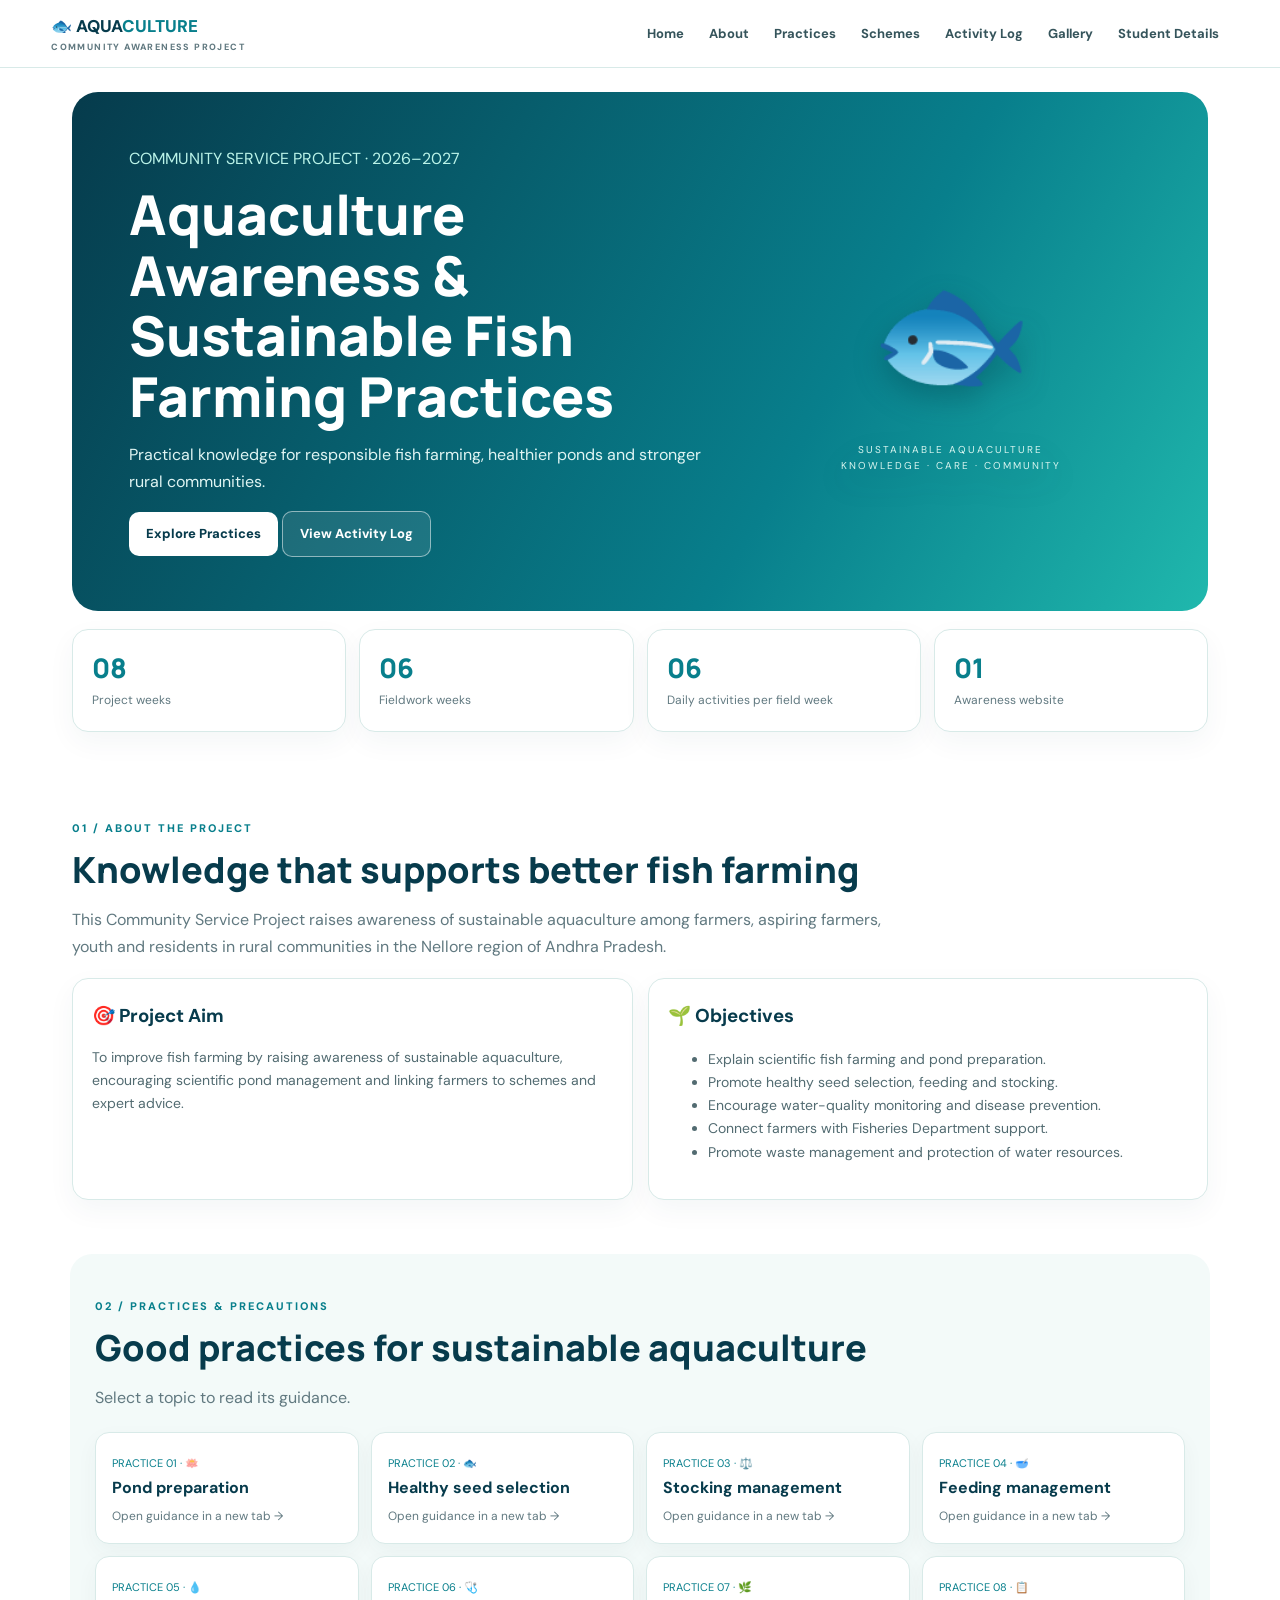
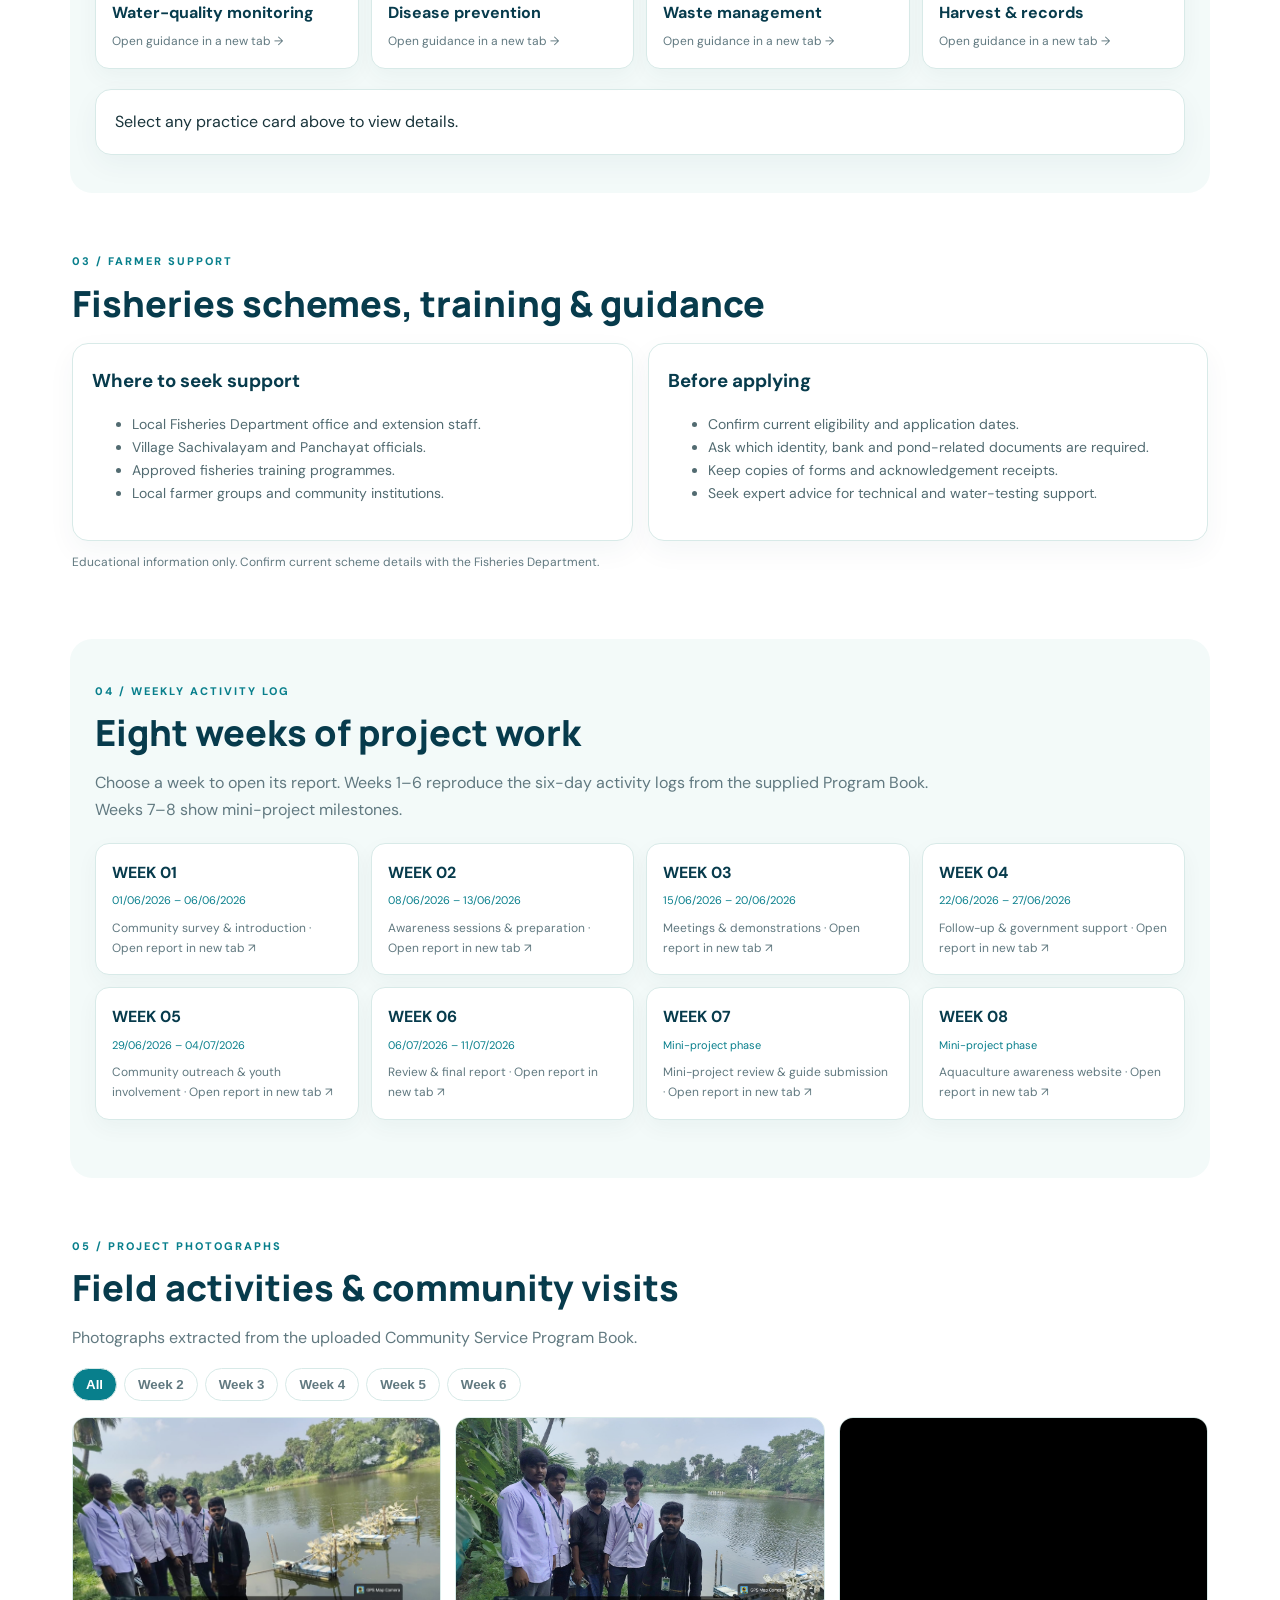
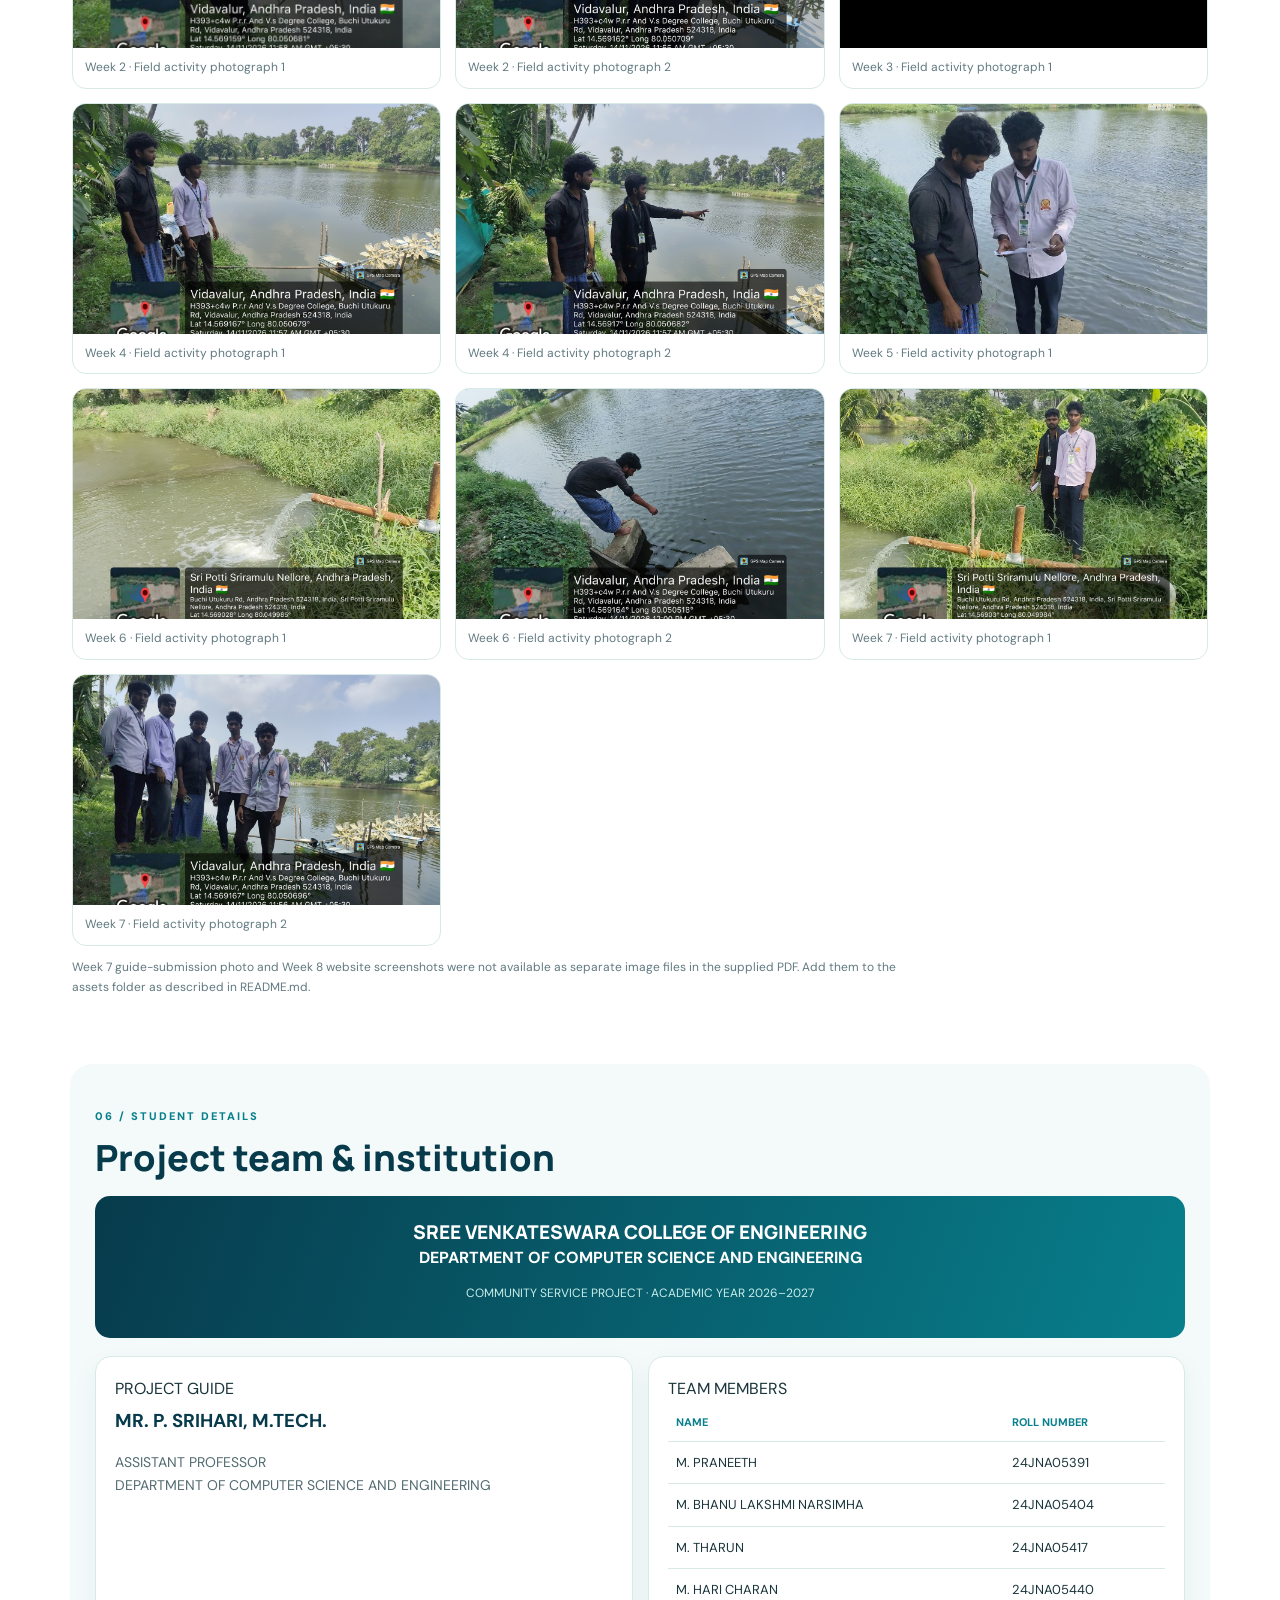
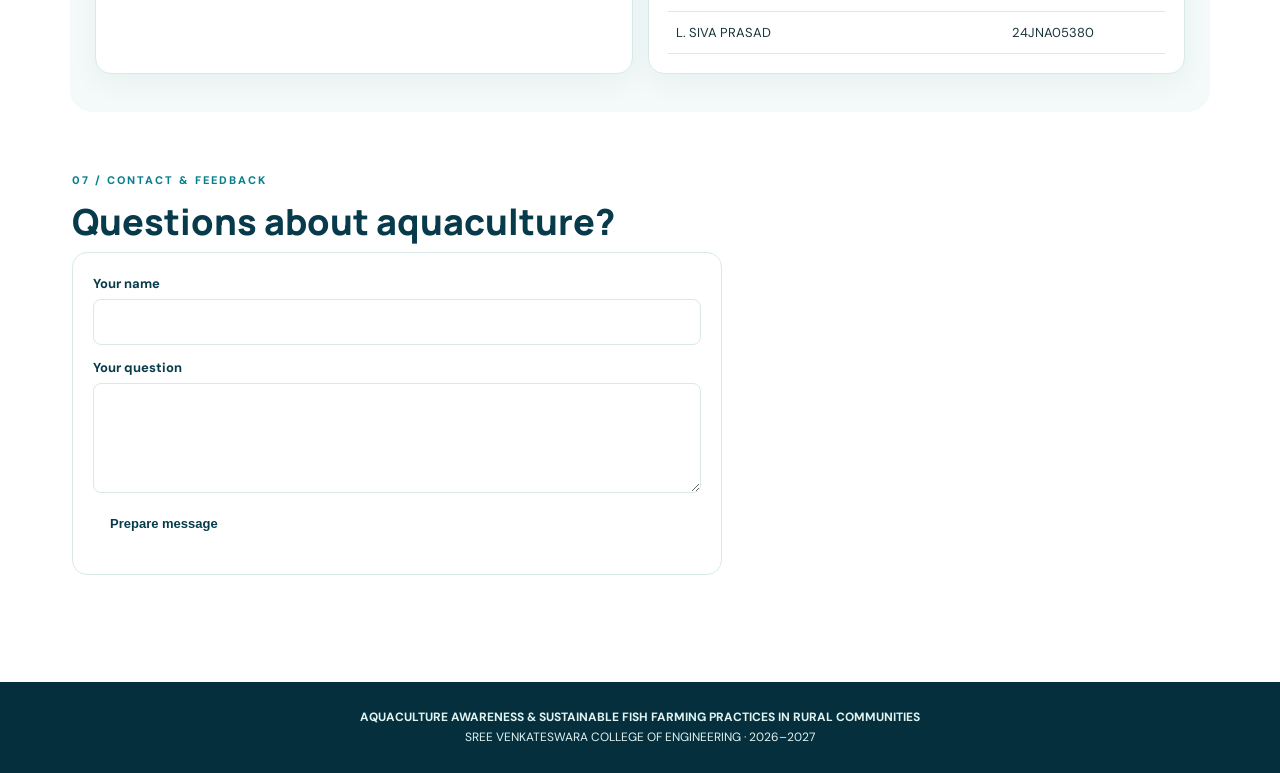
==== index.html @ 5d2020c3 "Prepare aquaculture awareness website for Render Co-authored-by: Copilot <223556219+Copilot@users.no" ====
<!doctype html><html lang="en"><head><meta charset="utf-8"><meta name="viewport" content="width=device-width,initial-scale=1"><meta name="theme-color" content="#087f8c"><meta name="description" content="Aquaculture Awareness and Sustainable Fish Farming Practices in Rural Communities"><title>Aquaculture Awareness</title><link rel="stylesheet" href="style.css"></head><body>
<header><a class="brand" href="#home" target="_blank" rel="noopener noreferrer">🐟 AQUA<span>CULTURE</span><small>COMMUNITY AWARENESS PROJECT</small></a><button id="menu" type="button" aria-label="Toggle navigation">☰</button><nav id="nav"><a href="#home" target="_blank" rel="noopener noreferrer">Home</a><a href="#about" target="_blank" rel="noopener noreferrer">About</a><a href="#practices" target="_blank" rel="noopener noreferrer">Practices</a><a href="#schemes" target="_blank" rel="noopener noreferrer">Schemes</a><a href="#activities" target="_blank" rel="noopener noreferrer">Activity Log</a><a href="#gallery" target="_blank" rel="noopener noreferrer">Gallery</a><a href="#students" target="_blank" rel="noopener noreferrer">Student Details</a></nav></header>
<main><section class="hero" id="home"><div><label>COMMUNITY SERVICE PROJECT · 2026–2027</label><h1>Aquaculture Awareness &amp; Sustainable Fish Farming Practices</h1><p>Practical knowledge for responsible fish farming, healthier ponds and stronger rural communities.</p><a class="btn" href="#practices" target="_blank" rel="noopener noreferrer">Explore Practices</a> <a class="btn alt" href="#activities" target="_blank" rel="noopener noreferrer">View Activity Log</a></div><div class="fish">🐟<small>SUSTAINABLE AQUACULTURE<br>KNOWLEDGE · CARE · COMMUNITY</small></div></section>
<div class="stats"><article><b>08</b><span>Project weeks</span></article><article><b>06</b><span>Fieldwork weeks</span></article><article><b>06</b><span>Daily activities per field week</span></article><article><b>01</b><span>Awareness website</span></article></div>
<section id="about"><label>01 / ABOUT THE PROJECT</label><h2>Knowledge that supports better fish farming</h2><p>This Community Service Project raises awareness of sustainable aquaculture among farmers, aspiring farmers, youth and residents in rural communities in the Nellore region of Andhra Pradesh.</p><div class="cards two"><article><h3>🎯 Project Aim</h3><p>To improve fish farming by raising awareness of sustainable aquaculture, encouraging scientific pond management and linking farmers to schemes and expert advice.</p></article><article><h3>🌱 Objectives</h3><ul><li>Explain scientific fish farming and pond preparation.</li><li>Promote healthy seed selection, feeding and stocking.</li><li>Encourage water-quality monitoring and disease prevention.</li><li>Connect farmers with Fisheries Department support.</li><li>Promote waste management and protection of water resources.</li></ul></article></div></section>
<section id="practices" class="tint"><label>02 / PRACTICES &amp; PRECAUTIONS</label><h2>Good practices for sustainable aquaculture</h2><p>Select a topic to read its guidance.</p><div class="practice-grid" id="practiceGrid"></div><article class="detail" id="practiceDetail">Select any practice card above to view details.</article></section>
<section id="schemes"><label>03 / FARMER SUPPORT</label><h2>Fisheries schemes, training &amp; guidance</h2><div class="cards two"><article><h3>Where to seek support</h3><ul><li>Local Fisheries Department office and extension staff.</li><li>Village Sachivalayam and Panchayat officials.</li><li>Approved fisheries training programmes.</li><li>Local farmer groups and community institutions.</li></ul></article><article><h3>Before applying</h3><ul><li>Confirm current eligibility and application dates.</li><li>Ask which identity, bank and pond-related documents are required.</li><li>Keep copies of forms and acknowledgement receipts.</li><li>Seek expert advice for technical and water-testing support.</li></ul></article></div><p class="note">Educational information only. Confirm current scheme details with the Fisheries Department.</p></section>
<section id="activities" class="tint"><label>04 / WEEKLY ACTIVITY LOG</label><h2>Eight weeks of project work</h2><p>Choose a week to open its report. Weeks 1–6 reproduce the six-day activity logs from the supplied Program Book. Weeks 7–8 show mini-project milestones.</p><div class="week-grid" id="weekGrid"></div><article class="detail" id="weekReport" hidden></article></section>
<section id="gallery"><label>05 / PROJECT PHOTOGRAPHS</label><h2>Field activities &amp; community visits</h2><p>Photographs extracted from the uploaded Community Service Program Book.</p><div class="filters" id="filters"></div><div class="photos" id="photos"></div><p class="note">Week 7 guide-submission photo and Week 8 website screenshots were not available as separate image files in the supplied PDF. Add them to the assets folder as described in README.md.</p></section>
<section id="students" class="tint"><label>06 / STUDENT DETAILS</label><h2>Project team &amp; institution</h2><div class="college"><h3>SREE VENKATESWARA COLLEGE OF ENGINEERING</h3><b>DEPARTMENT OF COMPUTER SCIENCE AND ENGINEERING</b><p>COMMUNITY SERVICE PROJECT · ACADEMIC YEAR 2026–2027</p></div><div class="cards two"><article><label>PROJECT GUIDE</label><h3>MR. P. SRIHARI, M.TECH.</h3><p>ASSISTANT PROFESSOR<br>DEPARTMENT OF COMPUTER SCIENCE AND ENGINEERING</p></article><article><label>TEAM MEMBERS</label><div class="tablewrap"><table><tr><th>NAME</th><th>ROLL NUMBER</th></tr><tr><td>M. PRANEETH</td><td>24JNA05391</td></tr><tr><td>M. BHANU LAKSHMI NARSIMHA</td><td>24JNA05404</td></tr><tr><td>M. THARUN</td><td>24JNA05417</td></tr><tr><td>M. HARI CHARAN</td><td>24JNA05440</td></tr><tr><td>L. SIVA PRASAD</td><td>24JNA05380</td></tr></table></div></article></div></section>
<section id="contact"><label>07 / CONTACT &amp; FEEDBACK</label><h2>Questions about aquaculture?</h2><form id="feedback"><label>Your name<input name="name" required></label><label>Your question<textarea name="question" rows="4" required></textarea></label><button class="btn" type="submit">Prepare message</button><p id="formMsg" class="note"></p></form></section></main><footer><b>AQUACULTURE AWARENESS &amp; SUSTAINABLE FISH FARMING PRACTICES IN RURAL COMMUNITIES</b><br>SREE VENKATESWARA COLLEGE OF ENGINEERING · 2026–2027</footer><script src="script.js"></script></body></html>
---- style.css ----
@import url('https://fonts.googleapis.com/css2?family=DM+Sans:wght@400;500;600;700;800&family=Manrope:wght@600;700;800&display=swap');:root{--navy:#073b4c;--teal:#087f8c;--aqua:#20b8ad;--ice:#e9f8f7;--ink:#19343b;--muted:#617980;--line:#d8eae8}*{box-sizing:border-box}html{scroll-behavior:smooth;scroll-padding-top:90px}body{margin:0;font-family:'DM Sans',sans-serif;color:var(--ink);line-height:1.65}header{position:sticky;top:0;z-index:10;background:#fffffff2;backdrop-filter:blur(12px);border-bottom:1px solid var(--line);padding:12px 4%;display:flex;align-items:center;justify-content:space-between;gap:18px}.brand{font-weight:800;color:var(--navy);text-decoration:none;font-size:17px}.brand span{color:var(--teal)}.brand small{display:block;font-size:9px;letter-spacing:1.4px;color:var(--muted)}nav{display:flex;gap:5px;flex-wrap:wrap}nav a{padding:8px 10px;border-radius:9px;color:#35545b;text-decoration:none;font-size:13px;font-weight:700}nav a:hover{background:var(--ice);color:var(--teal)}#menu{display:none}main{max-width:1180px;margin:auto;padding:24px 22px 65px}.hero{border-radius:26px;padding:54px 5%;color:white;background:linear-gradient(120deg,#063b4c,#087f8c 65%,#20b8ad);display:grid;grid-template-columns:1.2fr .8fr;align-items:center;gap:20px}.hero label{color:#baf3e8}.hero h1{font:800 clamp(34px,5vw,55px)/1.1 Manrope;margin:12px 0}.hero p{color:#e0f5f3;max-width:650px}.btn{display:inline-block;background:white;color:var(--navy);border:0;border-radius:10px;padding:11px 17px;text-decoration:none;font-weight:800;font-size:13px;cursor:pointer}.btn.alt{background:#ffffff18;color:white;border:1px solid #ffffff80}.fish{text-align:center;font-size:130px;filter:drop-shadow(0 12px 15px #00374455)}.fish small{display:block;font-size:10px;letter-spacing:2px;color:#d8f5ef}.stats{display:grid;grid-template-columns:repeat(4,1fr);gap:13px;margin:18px 0 40px}.stats article,.cards article,.detail{border:1px solid var(--line);border-radius:16px;padding:19px;background:#fff;box-shadow:0 10px 28px #073b4c0c}.stats b{display:block;font:800 27px Manrope;color:var(--teal)}.stats span{font-size:12px;color:var(--muted)}section{padding:42px 0;scroll-margin-top:90px}section>label{color:var(--teal);font-size:11px;letter-spacing:2px;font-weight:800}h2{font:800 clamp(27px,3vw,36px)/1.2 Manrope;color:var(--navy);margin:8px 0}section>p{color:var(--muted);max-width:850px}.tint{background:#f3faf9;border-radius:22px;padding:38px 25px;margin:12px -2px}.cards{display:grid;gap:15px;margin-top:18px}.two{grid-template-columns:repeat(2,1fr)}.cards h3{color:var(--navy);margin:3px 0 8px}.cards p,.cards li{font-size:14px;color:#526b71}.practice-grid,.week-grid{display:grid;grid-template-columns:repeat(4,1fr);gap:12px;margin:20px 0}.practice-card,.week-card{border:1px solid var(--line);border-radius:14px;background:white;padding:16px;text-align:left;cursor:pointer;font:inherit;box-shadow:0 8px 22px #073b4c0b}.practice-card:hover,.week-card:hover,.selected{border-color:var(--teal);transform:translateY(-2px)}.practice-card b,.week-card b{display:block;color:var(--navy)}.practice-card small,.week-card small{color:var(--teal);font-size:11px}.practice-card p,.week-card p{font-size:12px;color:var(--muted);margin:6px 0 0}.detail{margin-top:16px}.detail h3{color:var(--navy)}.daygrid{display:grid;grid-template-columns:repeat(3,1fr);gap:10px;margin-top:16px}.day{background:var(--ice);border:1px solid #d5efeb;border-radius:12px;padding:14px}.day b{color:var(--teal);font-size:11px}.day p{font-size:13px;margin:6px 0}.learning{font-size:12px;color:#6b8186}.filters{display:flex;gap:7px;flex-wrap:wrap;margin:16px 0}.filters button{border:1px solid var(--line);background:white;border-radius:20px;padding:8px 13px;cursor:pointer;color:var(--muted);font-weight:700}.filters button.active{background:var(--teal);color:white}.photos{display:grid;grid-template-columns:repeat(3,1fr);gap:14px}.photos figure{margin:0;border:1px solid var(--line);border-radius:14px;overflow:hidden}.photos img{width:100%;height:230px;object-fit:cover;display:block}.photos figcaption{padding:10px 12px;font-size:12px;color:var(--muted)}.note{font-size:12px;color:var(--muted)}.college{background:linear-gradient(110deg,#073b4c,#087f8c);color:white;text-align:center;padding:23px;border-radius:15px;margin:17px 0}.college h3{margin:0;font:800 19px Manrope}.college p{color:#c8eeea;font-size:12px}table{border-collapse:collapse;width:100%;font-size:13px}td,th{text-align:left;padding:10px 8px;border-bottom:1px solid var(--line)}th{color:var(--teal);font-size:11px}.tablewrap{overflow-x:auto}form{max-width:650px;border:1px solid var(--line);padding:20px;border-radius:15px}form label{display:block;font-weight:700;font-size:13px;color:var(--navy);margin-bottom:12px}input,textarea{display:block;width:100%;margin-top:5px;padding:11px;border:1px solid var(--line);border-radius:8px;font:inherit}footer{background:#062f3d;color:#e0f4f1;text-align:center;padding:26px 15px;font-size:12px}@media(max-width:850px){#menu{display:block;border:0;background:var(--ice);padding:9px 12px;border-radius:8px;font-size:19px}nav{display:none;position:absolute;top:65px;left:0;right:0;background:white;padding:14px;box-shadow:0 12px 20px #073b4c18}nav.open{display:grid}nav a{padding:10px}.hero{grid-template-columns:1fr}.fish{font-size:90px}.stats{grid-template-columns:repeat(2,1fr)}.practice-grid,.week-grid{grid-template-columns:repeat(2,1fr)}.photos{grid-template-columns:repeat(2,1fr)}}@media(max-width:560px){main{padding:15px 13px 45px}.hero{padding:30px 22px}.hero h1{font-size:35px}.two,.daygrid{grid-template-columns:1fr}.tint{padding:28px 14px}.photos{grid-template-columns:1fr}.photos img{height:220px}.practice-grid,.week-grid{gap:8px}.practice-card,.week-card{padding:13px}.stats article{padding:13px}}
/* Hide hosting-provider branding embedded by Netlify Drop. */
iframe[src*="netlify"], iframe[data-netlify], iframe {
  display: none !important;
  visibility: hidden !important;
  width: 0 !important;
  height: 0 !important;
}
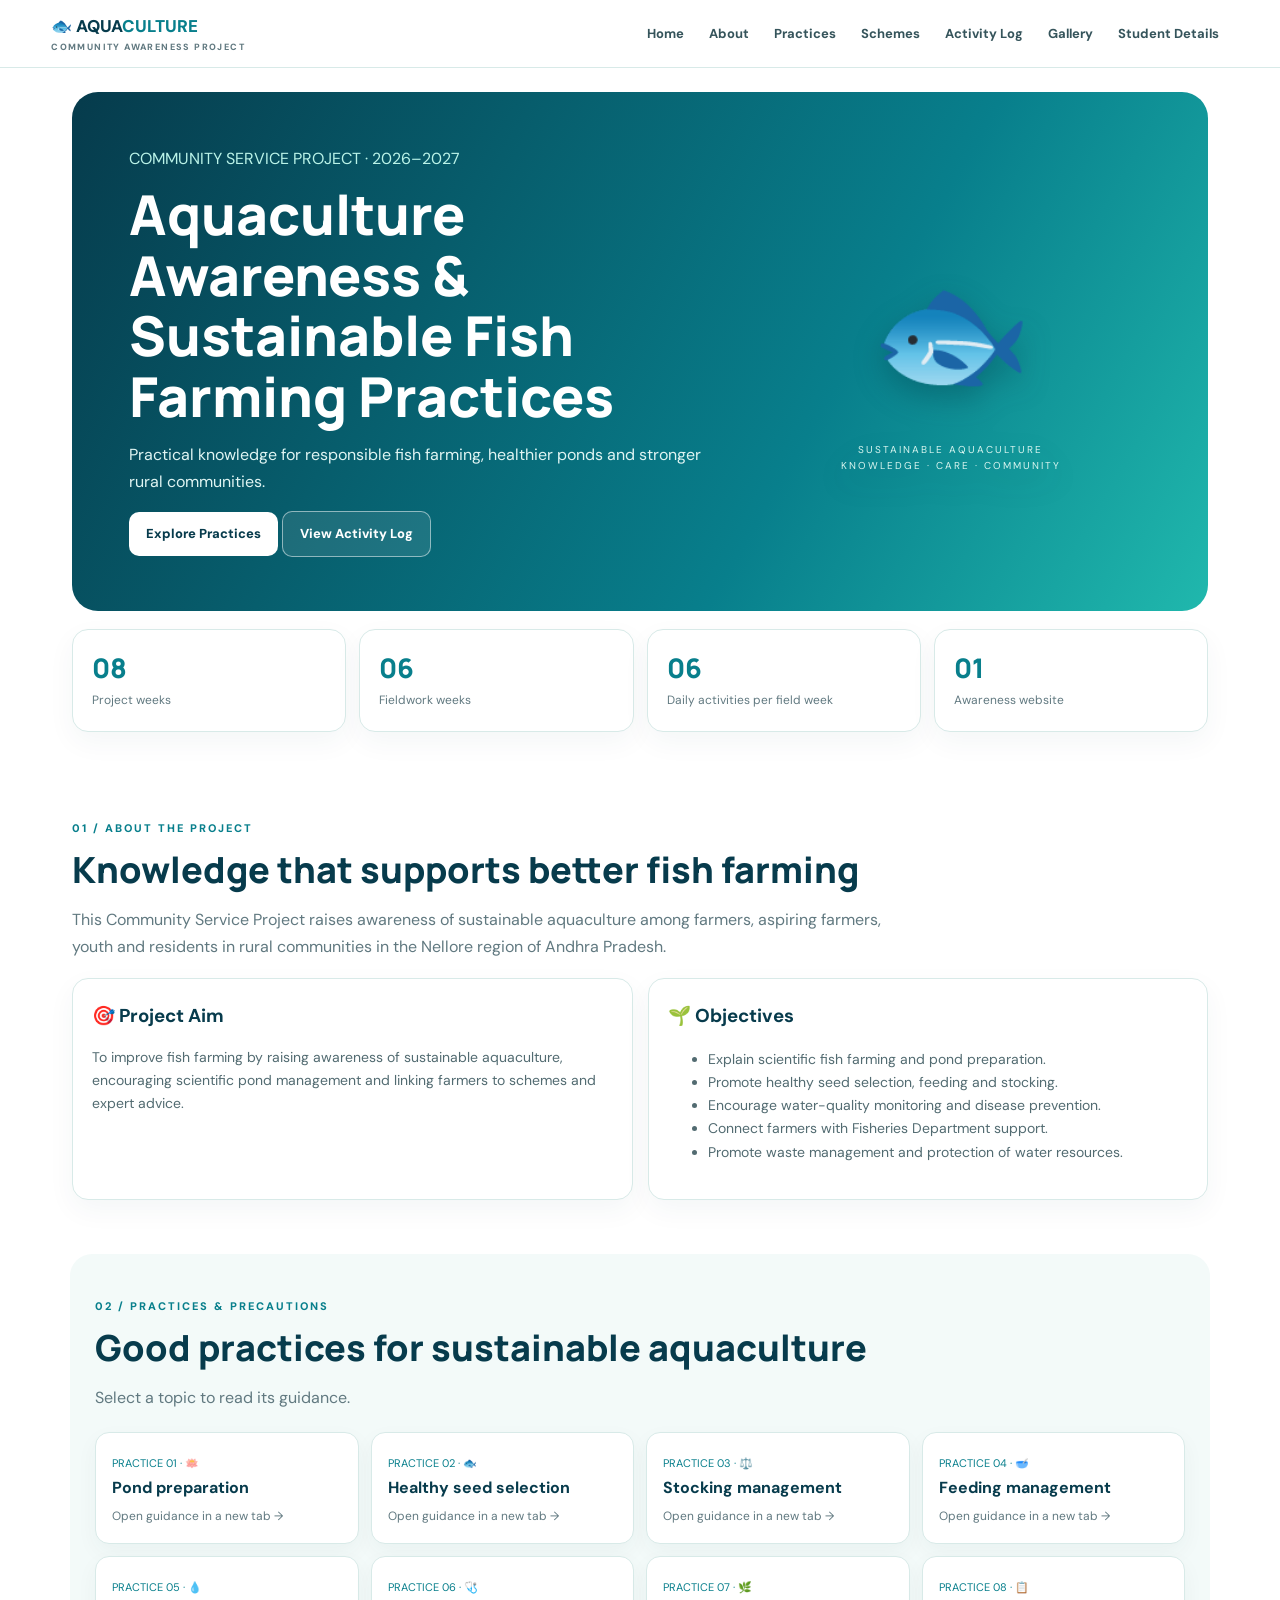
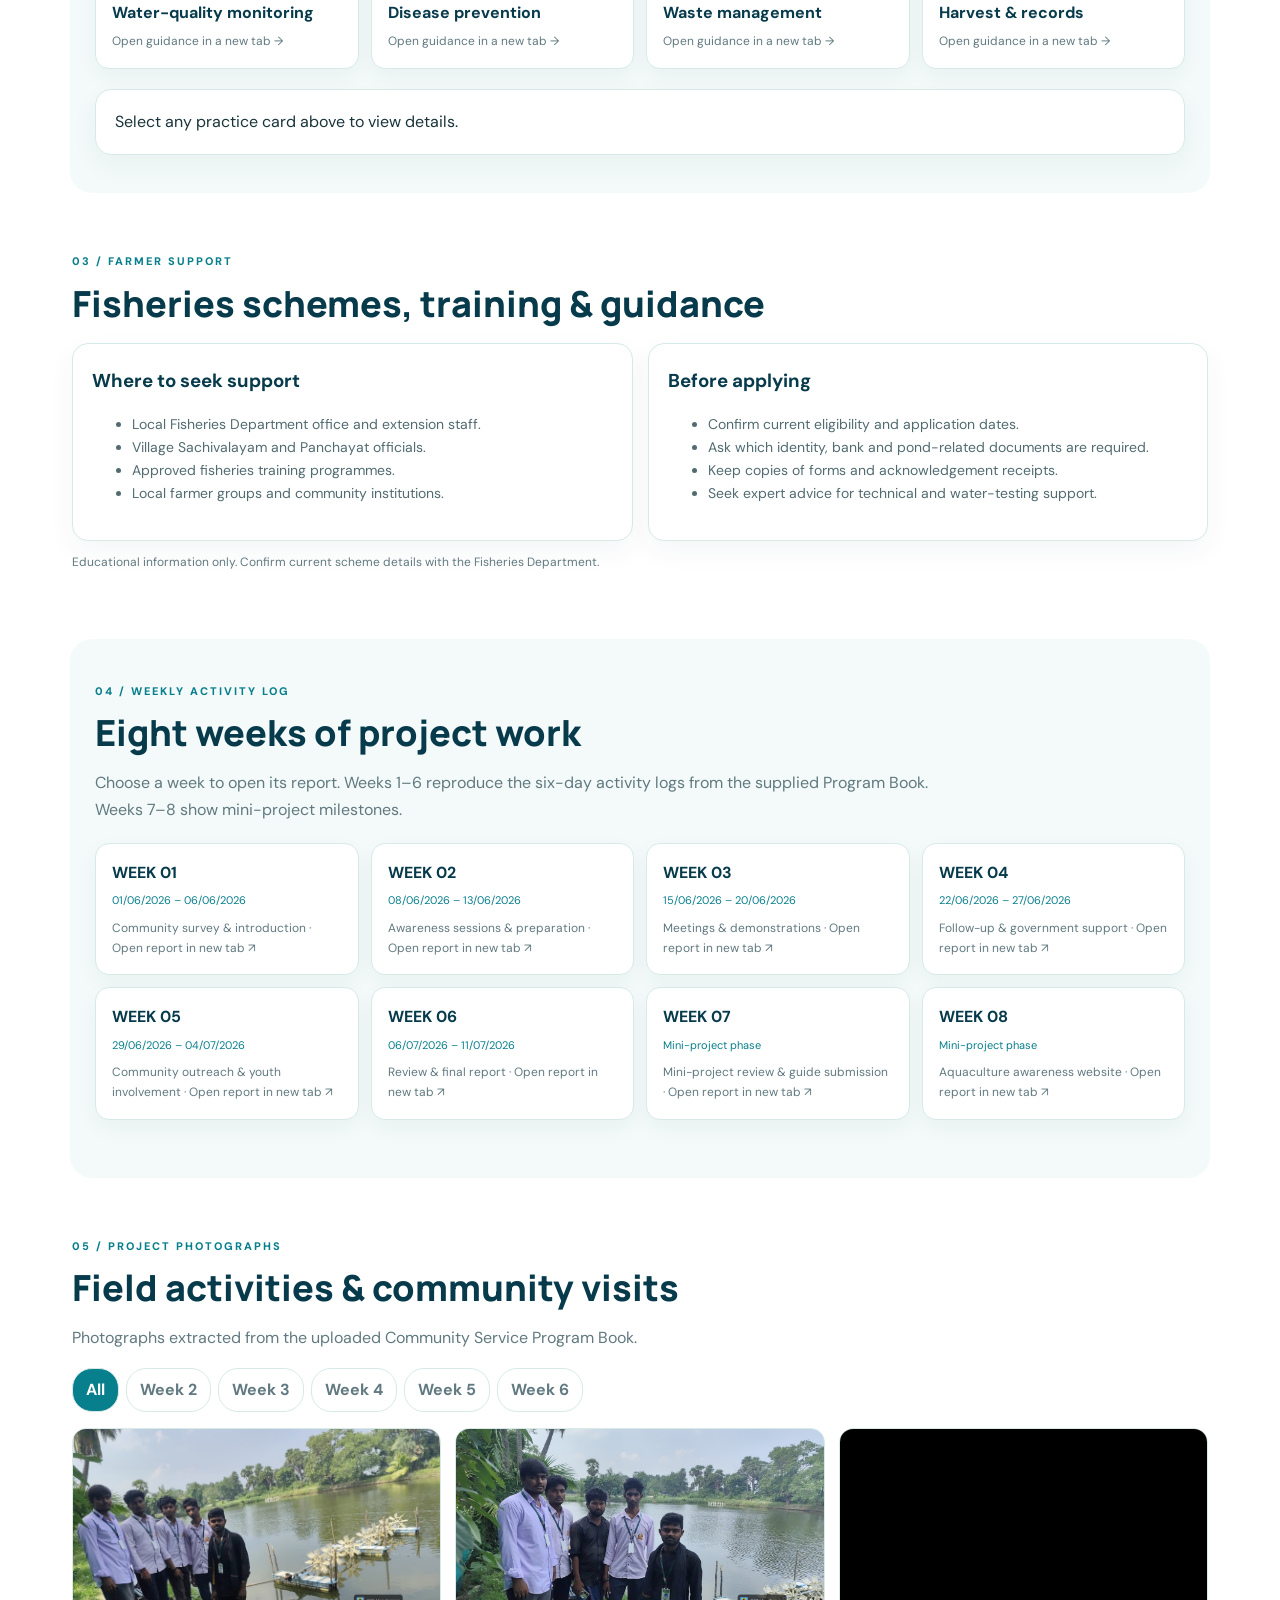
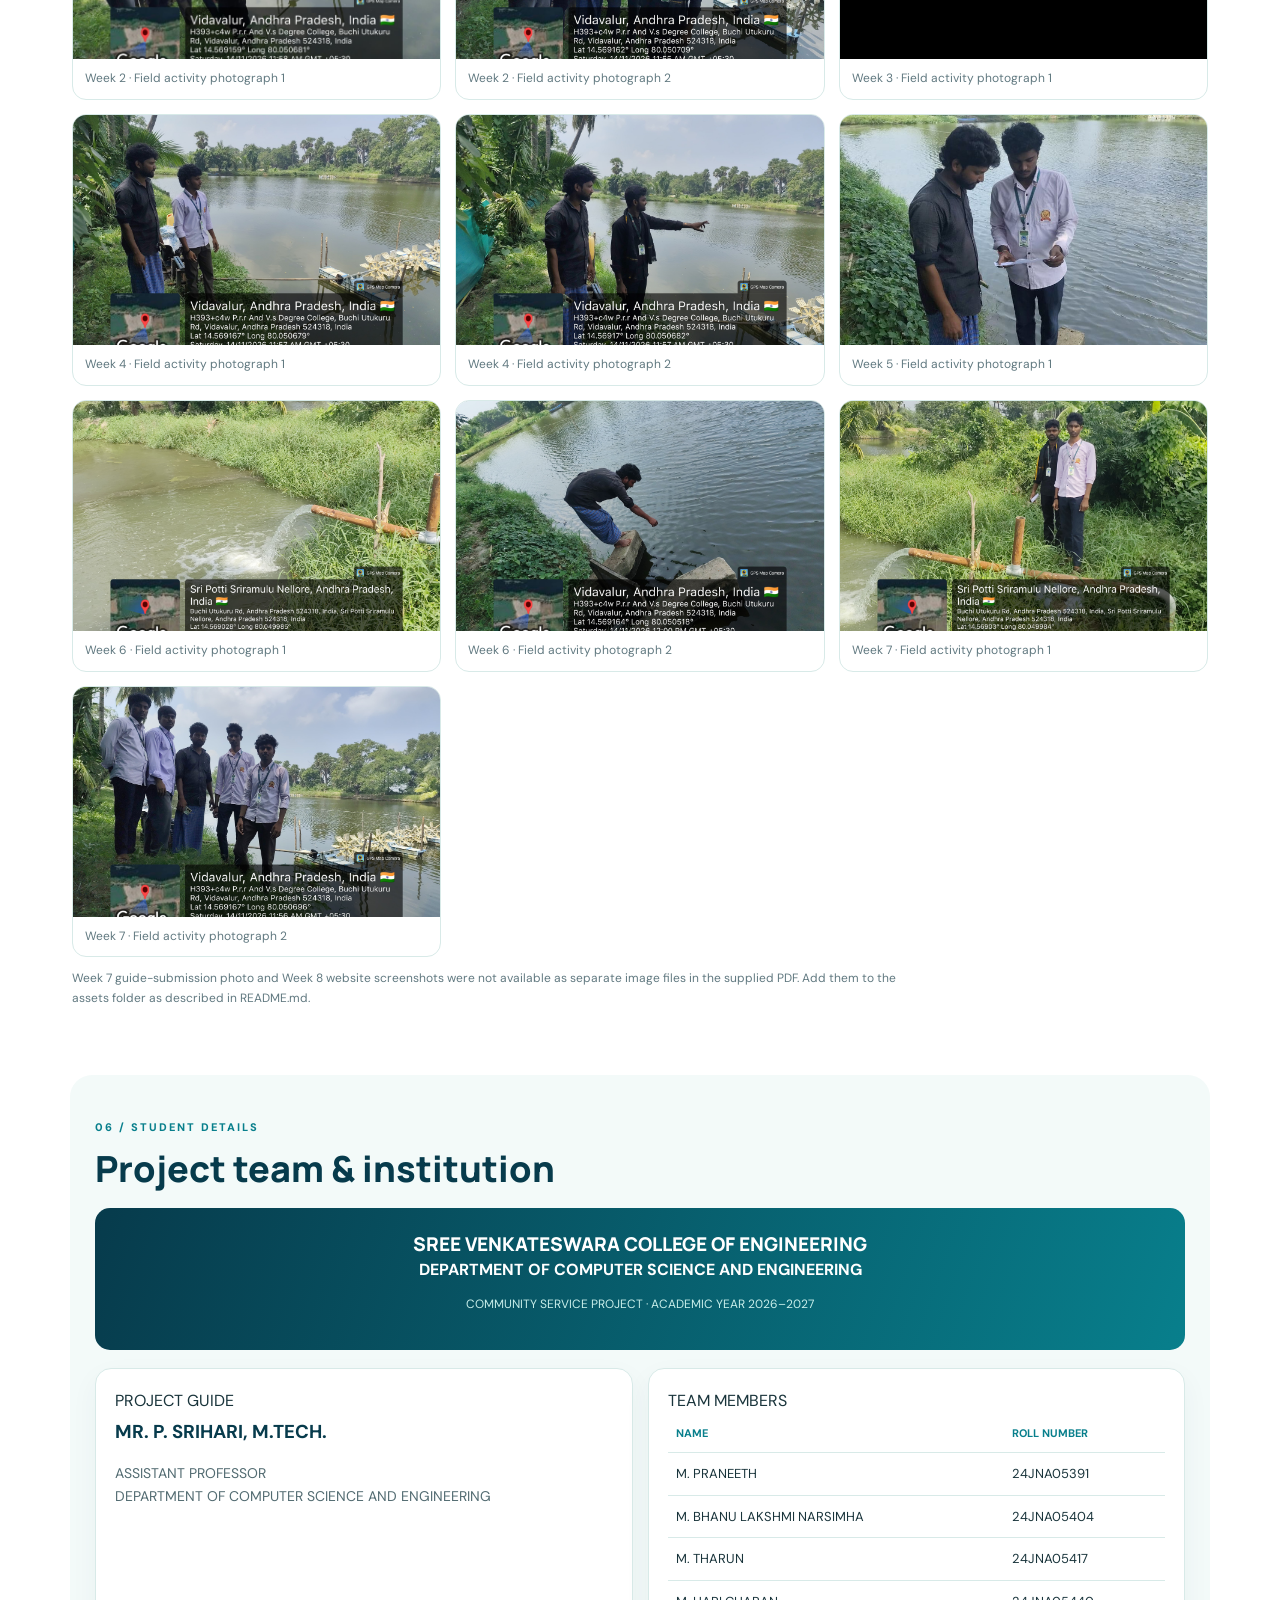
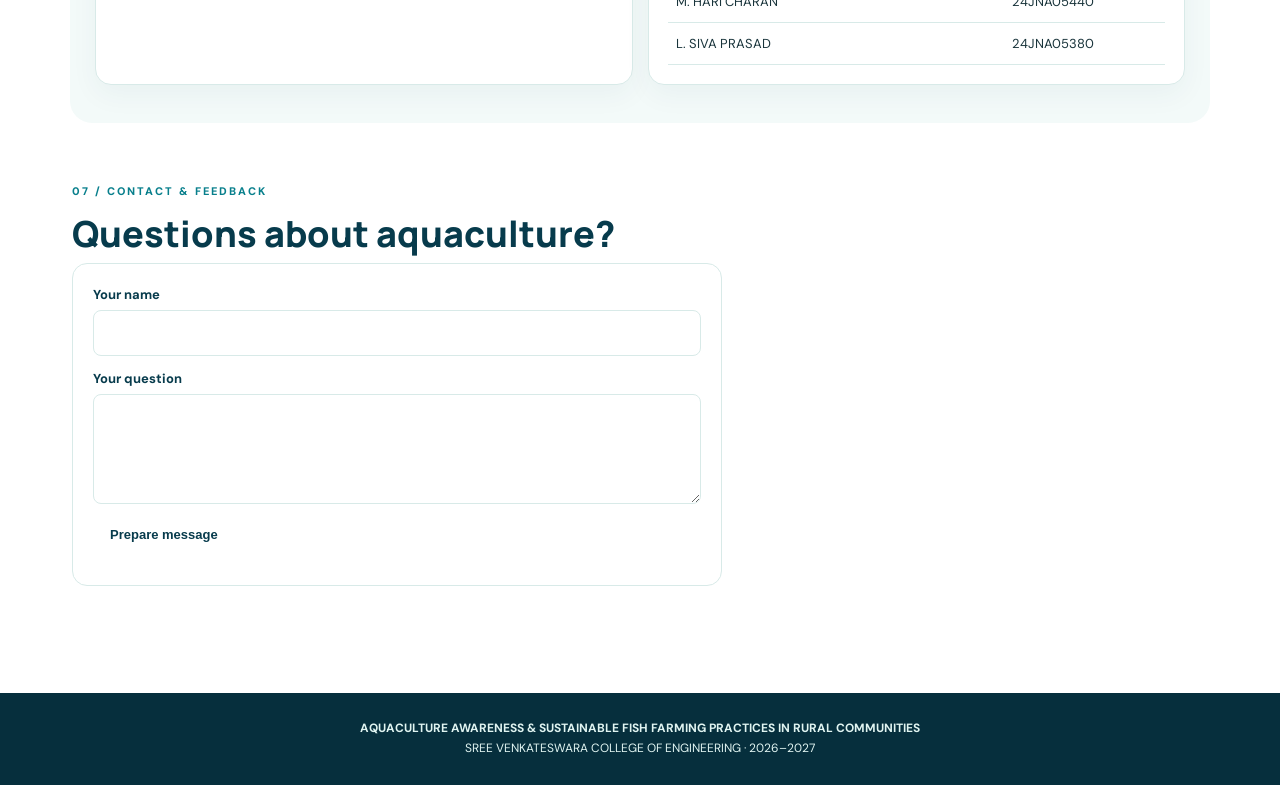
==== commit 9a9e4355: "Refresh cached site assets Co-authored-by: Copilot <223556219+Copilot@users.noreply.github.com>" ====
--- a/index.html
+++ b/index.html
@@ -1,4 +1,4 @@
-<!doctype html><html lang="en"><head><meta charset="utf-8"><meta name="viewport" content="width=device-width,initial-scale=1"><meta name="theme-color" content="#087f8c"><meta name="description" content="Aquaculture Awareness and Sustainable Fish Farming Practices in Rural Communities"><title>Aquaculture Awareness</title><link rel="stylesheet" href="style.css"></head><body>
+<!doctype html><html lang="en"><head><meta charset="utf-8"><meta name="viewport" content="width=device-width,initial-scale=1"><meta name="theme-color" content="#087f8c"><meta name="description" content="Aquaculture Awareness and Sustainable Fish Farming Practices in Rural Communities"><title>Aquaculture Awareness</title><link rel="stylesheet" href="style.css?v=20261122"></head><body>
 <header><a class="brand" href="#home" target="_blank" rel="noopener noreferrer">🐟 AQUA<span>CULTURE</span><small>COMMUNITY AWARENESS PROJECT</small></a><button id="menu" type="button" aria-label="Toggle navigation">☰</button><nav id="nav"><a href="#home" target="_blank" rel="noopener noreferrer">Home</a><a href="#about" target="_blank" rel="noopener noreferrer">About</a><a href="#practices" target="_blank" rel="noopener noreferrer">Practices</a><a href="#schemes" target="_blank" rel="noopener noreferrer">Schemes</a><a href="#activities" target="_blank" rel="noopener noreferrer">Activity Log</a><a href="#gallery" target="_blank" rel="noopener noreferrer">Gallery</a><a href="#students" target="_blank" rel="noopener noreferrer">Student Details</a></nav></header>
 <main><section class="hero" id="home"><div><label>COMMUNITY SERVICE PROJECT · 2026–2027</label><h1>Aquaculture Awareness &amp; Sustainable Fish Farming Practices</h1><p>Practical knowledge for responsible fish farming, healthier ponds and stronger rural communities.</p><a class="btn" href="#practices" target="_blank" rel="noopener noreferrer">Explore Practices</a> <a class="btn alt" href="#activities" target="_blank" rel="noopener noreferrer">View Activity Log</a></div><div class="fish">🐟<small>SUSTAINABLE AQUACULTURE<br>KNOWLEDGE · CARE · COMMUNITY</small></div></section>
 <div class="stats"><article><b>08</b><span>Project weeks</span></article><article><b>06</b><span>Fieldwork weeks</span></article><article><b>06</b><span>Daily activities per field week</span></article><article><b>01</b><span>Awareness website</span></article></div>
@@ -8,4 +8,4 @@
 <section id="activities" class="tint"><label>04 / WEEKLY ACTIVITY LOG</label><h2>Eight weeks of project work</h2><p>Choose a week to open its report. Weeks 1–6 reproduce the six-day activity logs from the supplied Program Book. Weeks 7–8 show mini-project milestones.</p><div class="week-grid" id="weekGrid"></div><article class="detail" id="weekReport" hidden></article></section>
 <section id="gallery"><label>05 / PROJECT PHOTOGRAPHS</label><h2>Field activities &amp; community visits</h2><p>Photographs extracted from the uploaded Community Service Program Book.</p><div class="filters" id="filters"></div><div class="photos" id="photos"></div><p class="note">Week 7 guide-submission photo and Week 8 website screenshots were not available as separate image files in the supplied PDF. Add them to the assets folder as described in README.md.</p></section>
 <section id="students" class="tint"><label>06 / STUDENT DETAILS</label><h2>Project team &amp; institution</h2><div class="college"><h3>SREE VENKATESWARA COLLEGE OF ENGINEERING</h3><b>DEPARTMENT OF COMPUTER SCIENCE AND ENGINEERING</b><p>COMMUNITY SERVICE PROJECT · ACADEMIC YEAR 2026–2027</p></div><div class="cards two"><article><label>PROJECT GUIDE</label><h3>MR. P. SRIHARI, M.TECH.</h3><p>ASSISTANT PROFESSOR<br>DEPARTMENT OF COMPUTER SCIENCE AND ENGINEERING</p></article><article><label>TEAM MEMBERS</label><div class="tablewrap"><table><tr><th>NAME</th><th>ROLL NUMBER</th></tr><tr><td>M. PRANEETH</td><td>24JNA05391</td></tr><tr><td>M. BHANU LAKSHMI NARSIMHA</td><td>24JNA05404</td></tr><tr><td>M. THARUN</td><td>24JNA05417</td></tr><tr><td>M. HARI CHARAN</td><td>24JNA05440</td></tr><tr><td>L. SIVA PRASAD</td><td>24JNA05380</td></tr></table></div></article></div></section>
-<section id="contact"><label>07 / CONTACT &amp; FEEDBACK</label><h2>Questions about aquaculture?</h2><form id="feedback"><label>Your name<input name="name" required></label><label>Your question<textarea name="question" rows="4" required></textarea></label><button class="btn" type="submit">Prepare message</button><p id="formMsg" class="note"></p></form></section></main><footer><b>AQUACULTURE AWARENESS &amp; SUSTAINABLE FISH FARMING PRACTICES IN RURAL COMMUNITIES</b><br>SREE VENKATESWARA COLLEGE OF ENGINEERING · 2026–2027</footer><script src="script.js"></script></body></html>+<section id="contact"><label>07 / CONTACT &amp; FEEDBACK</label><h2>Questions about aquaculture?</h2><form id="feedback"><label>Your name<input name="name" required></label><label>Your question<textarea name="question" rows="4" required></textarea></label><button class="btn" type="submit">Prepare message</button><p id="formMsg" class="note"></p></form></section></main><footer><b>AQUACULTURE AWARENESS &amp; SUSTAINABLE FISH FARMING PRACTICES IN RURAL COMMUNITIES</b><br>SREE VENKATESWARA COLLEGE OF ENGINEERING · 2026–2027</footer><script src="script.js?v=20261122"></script></body></html>
--- a/style.css
+++ b/style.css
@@ -5,4 +5,22 @@
   visibility: hidden !important;
   width: 0 !important;
   height: 0 !important;
+}
+.practice-card, .week-card {
+  display: block;
+  color: inherit;
+  text-decoration: none;
+}
+.filters a {
+  border: 1px solid var(--line);
+  background: white;
+  border-radius: 20px;
+  padding: 8px 13px;
+  color: var(--muted);
+  font-weight: 700;
+  text-decoration: none;
+}
+.filters a.active {
+  background: var(--teal);
+  color: white;
 }
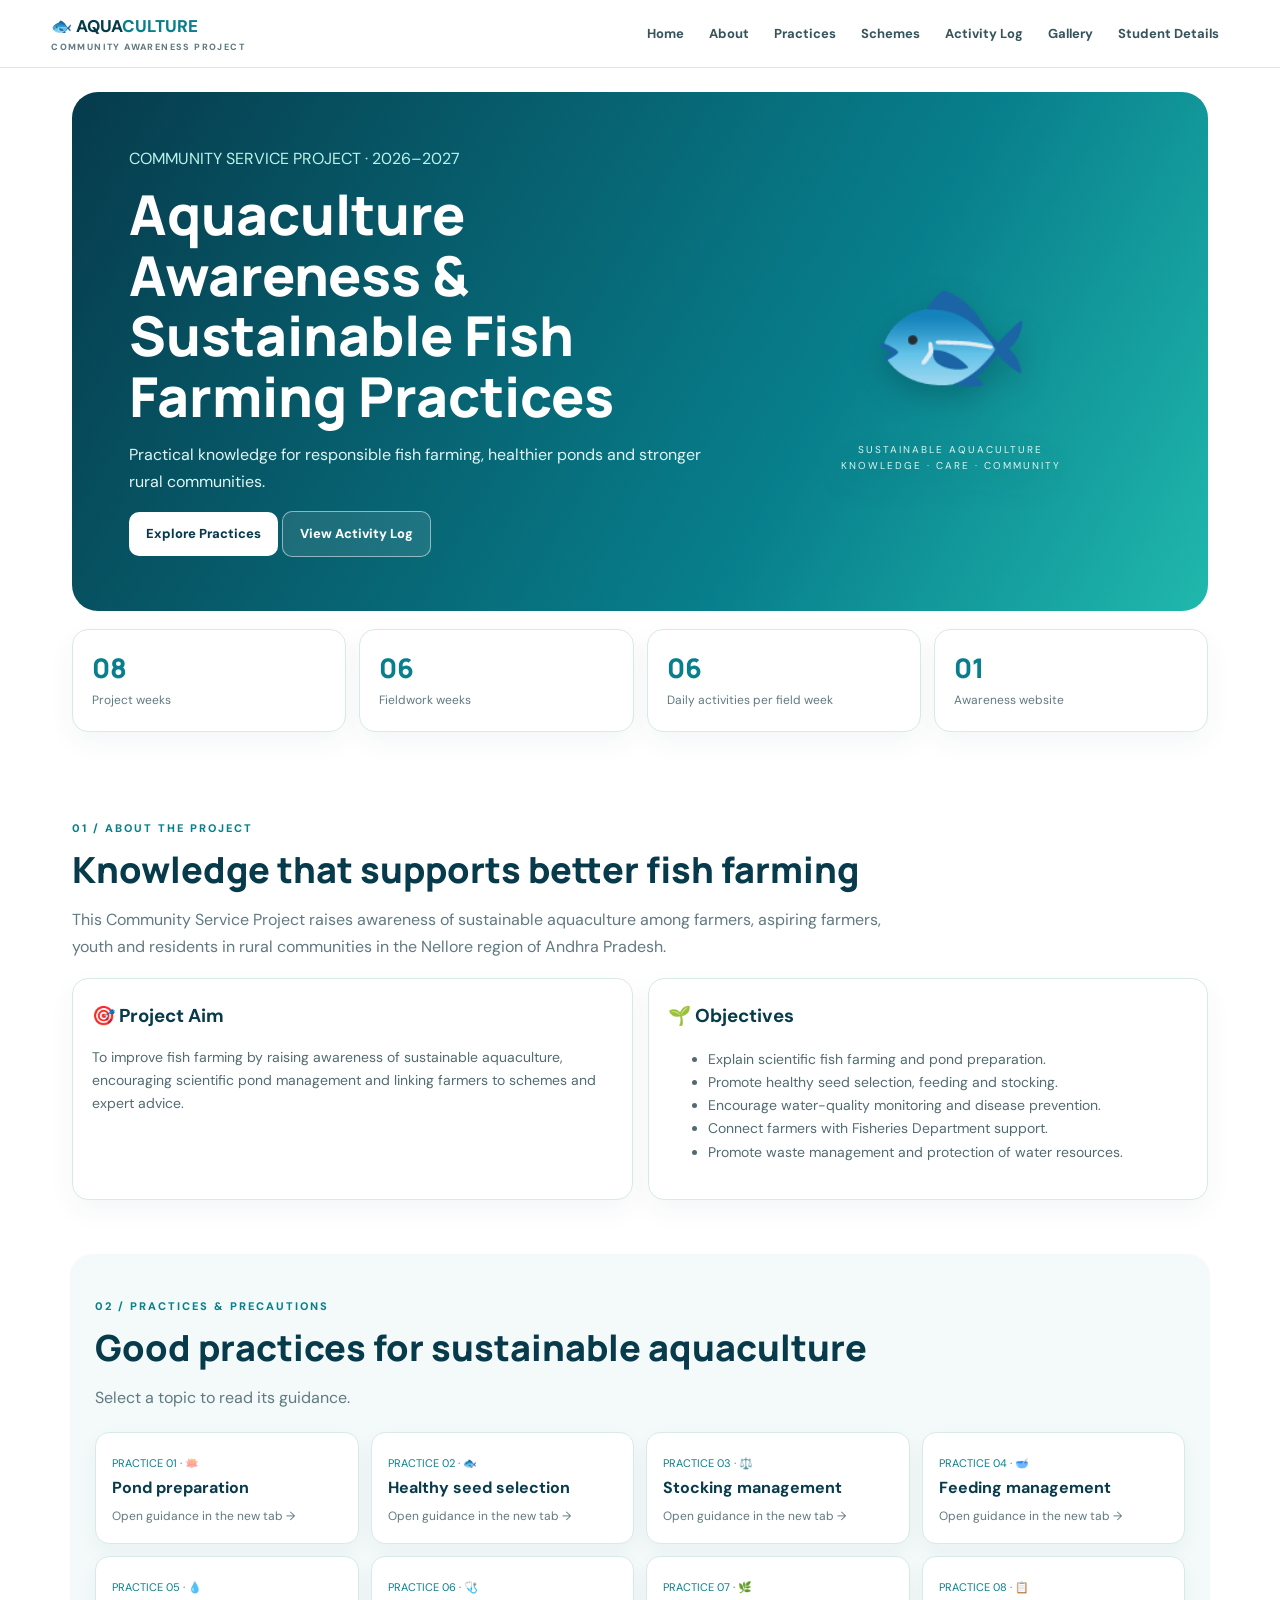
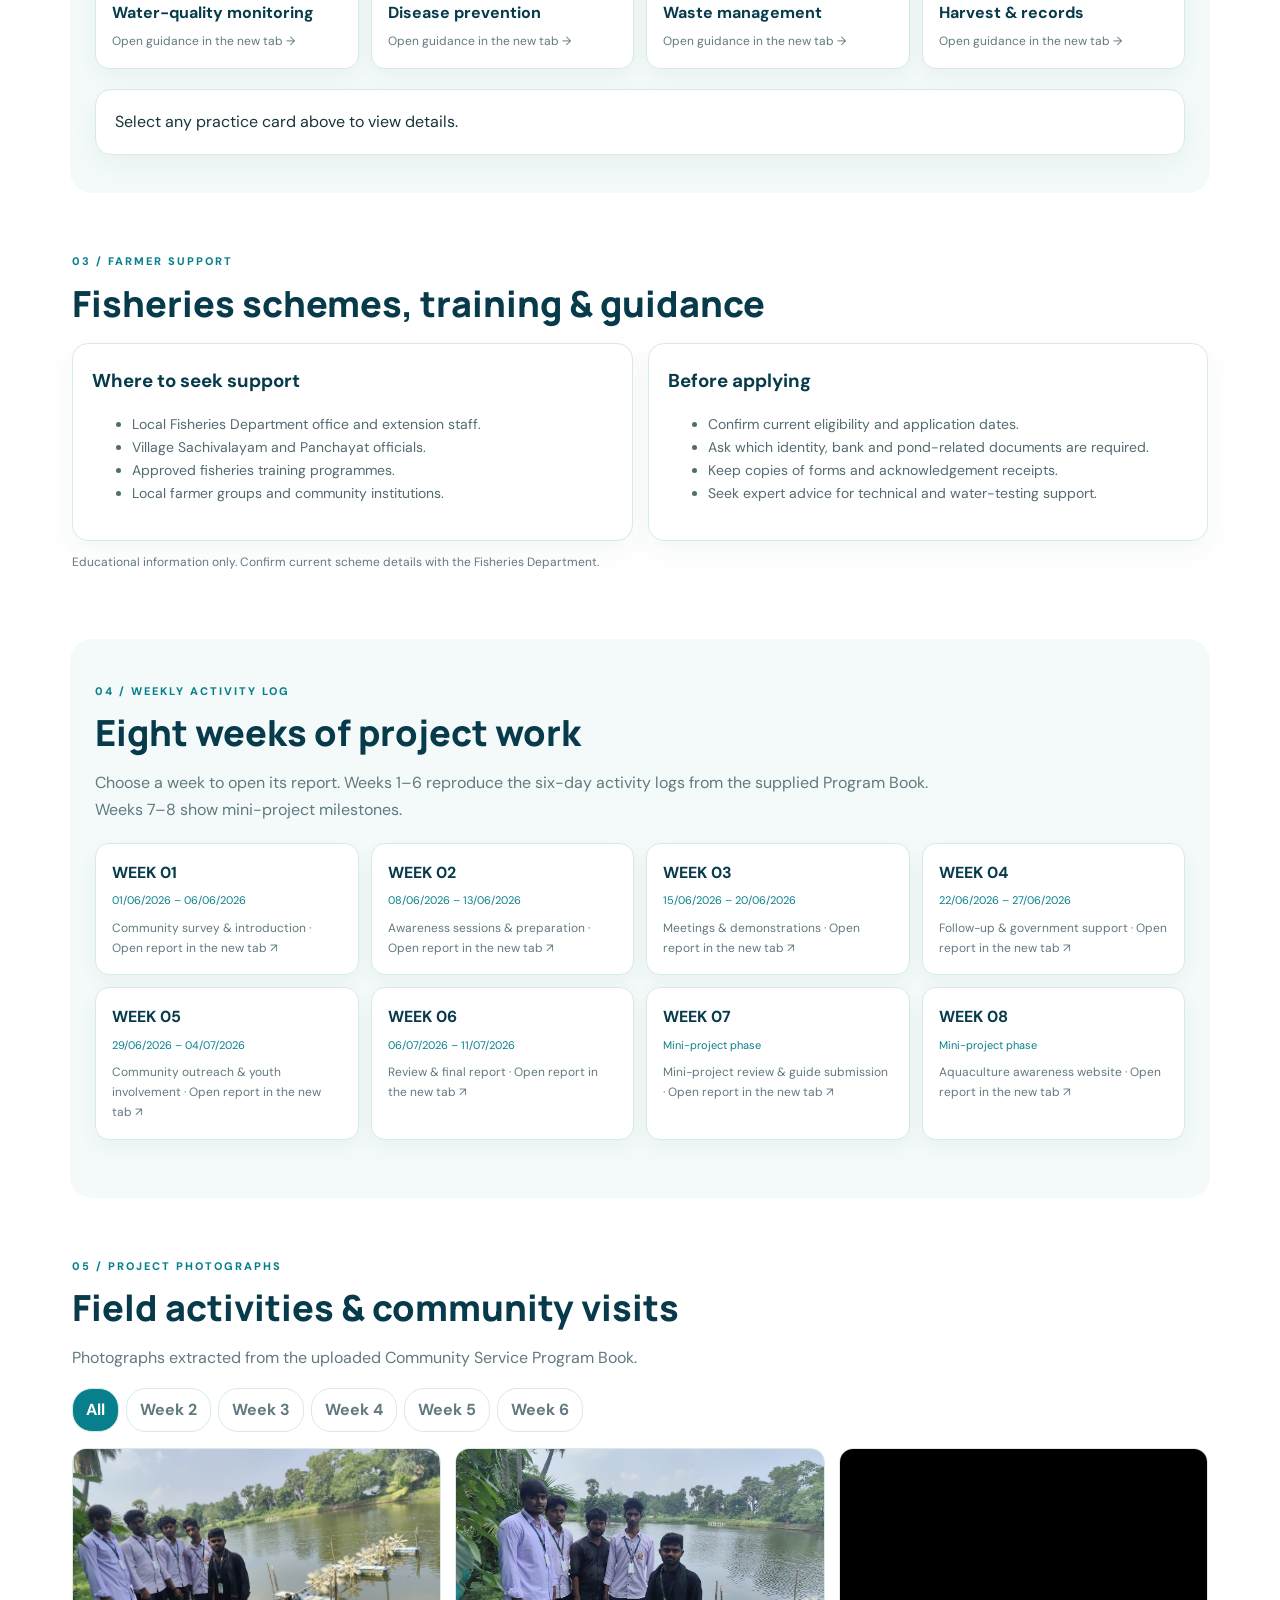
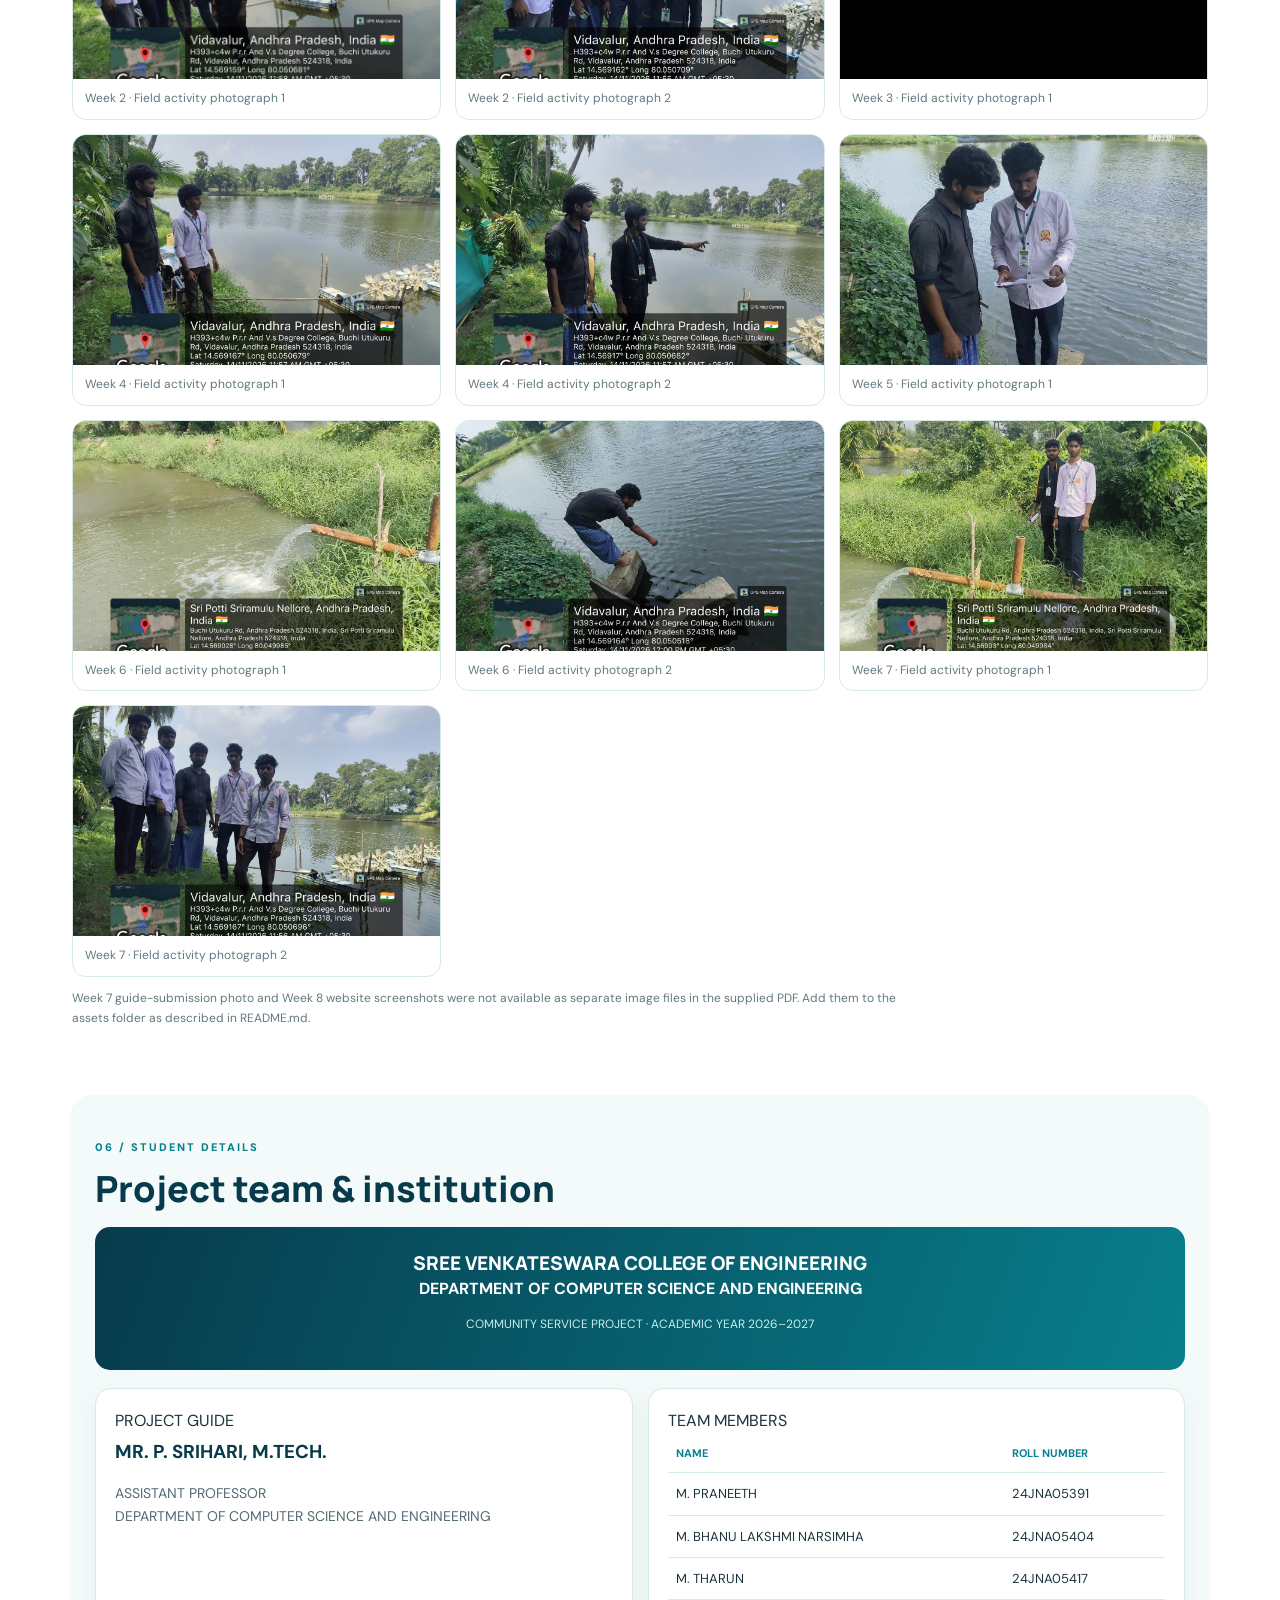
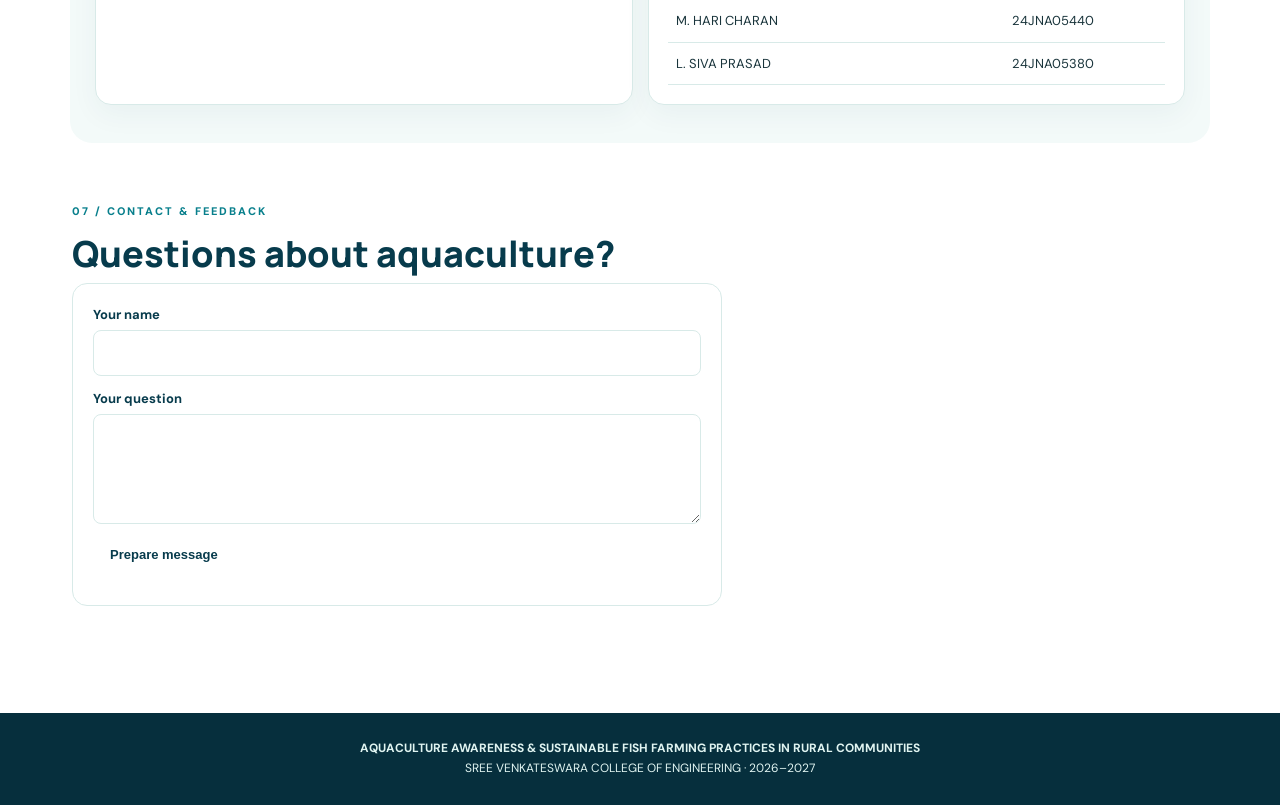
==== commit e18ed0ac: "Reuse a single destination tab Co-authored-by: Copilot <223556219+Copilot@users.noreply.github.com>" ====
--- a/index.html
+++ b/index.html
@@ -1,6 +1,6 @@
 <!doctype html><html lang="en"><head><meta charset="utf-8"><meta name="viewport" content="width=device-width,initial-scale=1"><meta name="theme-color" content="#087f8c"><meta name="description" content="Aquaculture Awareness and Sustainable Fish Farming Practices in Rural Communities"><title>Aquaculture Awareness</title><link rel="stylesheet" href="style.css?v=20261122"></head><body>
-<header><a class="brand" href="#home" target="_blank" rel="noopener noreferrer">🐟 AQUA<span>CULTURE</span><small>COMMUNITY AWARENESS PROJECT</small></a><button id="menu" type="button" aria-label="Toggle navigation">☰</button><nav id="nav"><a href="#home" target="_blank" rel="noopener noreferrer">Home</a><a href="#about" target="_blank" rel="noopener noreferrer">About</a><a href="#practices" target="_blank" rel="noopener noreferrer">Practices</a><a href="#schemes" target="_blank" rel="noopener noreferrer">Schemes</a><a href="#activities" target="_blank" rel="noopener noreferrer">Activity Log</a><a href="#gallery" target="_blank" rel="noopener noreferrer">Gallery</a><a href="#students" target="_blank" rel="noopener noreferrer">Student Details</a></nav></header>
-<main><section class="hero" id="home"><div><label>COMMUNITY SERVICE PROJECT · 2026–2027</label><h1>Aquaculture Awareness &amp; Sustainable Fish Farming Practices</h1><p>Practical knowledge for responsible fish farming, healthier ponds and stronger rural communities.</p><a class="btn" href="#practices" target="_blank" rel="noopener noreferrer">Explore Practices</a> <a class="btn alt" href="#activities" target="_blank" rel="noopener noreferrer">View Activity Log</a></div><div class="fish">🐟<small>SUSTAINABLE AQUACULTURE<br>KNOWLEDGE · CARE · COMMUNITY</small></div></section>
+<header><a class="brand" href="#home" target="aquacultureContent">🐟 AQUA<span>CULTURE</span><small>COMMUNITY AWARENESS PROJECT</small></a><button id="menu" type="button" aria-label="Toggle navigation">☰</button><nav id="nav"><a href="#home" target="aquacultureContent">Home</a><a href="#about" target="aquacultureContent">About</a><a href="#practices" target="aquacultureContent">Practices</a><a href="#schemes" target="aquacultureContent">Schemes</a><a href="#activities" target="aquacultureContent">Activity Log</a><a href="#gallery" target="aquacultureContent">Gallery</a><a href="#students" target="aquacultureContent">Student Details</a></nav></header>
+<main><section class="hero" id="home"><div><label>COMMUNITY SERVICE PROJECT · 2026–2027</label><h1>Aquaculture Awareness &amp; Sustainable Fish Farming Practices</h1><p>Practical knowledge for responsible fish farming, healthier ponds and stronger rural communities.</p><a class="btn" href="#practices" target="aquacultureContent">Explore Practices</a> <a class="btn alt" href="#activities" target="aquacultureContent">View Activity Log</a></div><div class="fish">🐟<small>SUSTAINABLE AQUACULTURE<br>KNOWLEDGE · CARE · COMMUNITY</small></div></section>
 <div class="stats"><article><b>08</b><span>Project weeks</span></article><article><b>06</b><span>Fieldwork weeks</span></article><article><b>06</b><span>Daily activities per field week</span></article><article><b>01</b><span>Awareness website</span></article></div>
 <section id="about"><label>01 / ABOUT THE PROJECT</label><h2>Knowledge that supports better fish farming</h2><p>This Community Service Project raises awareness of sustainable aquaculture among farmers, aspiring farmers, youth and residents in rural communities in the Nellore region of Andhra Pradesh.</p><div class="cards two"><article><h3>🎯 Project Aim</h3><p>To improve fish farming by raising awareness of sustainable aquaculture, encouraging scientific pond management and linking farmers to schemes and expert advice.</p></article><article><h3>🌱 Objectives</h3><ul><li>Explain scientific fish farming and pond preparation.</li><li>Promote healthy seed selection, feeding and stocking.</li><li>Encourage water-quality monitoring and disease prevention.</li><li>Connect farmers with Fisheries Department support.</li><li>Promote waste management and protection of water resources.</li></ul></article></div></section>
 <section id="practices" class="tint"><label>02 / PRACTICES &amp; PRECAUTIONS</label><h2>Good practices for sustainable aquaculture</h2><p>Select a topic to read its guidance.</p><div class="practice-grid" id="practiceGrid"></div><article class="detail" id="practiceDetail">Select any practice card above to view details.</article></section>
@@ -8,4 +8,4 @@
 <section id="activities" class="tint"><label>04 / WEEKLY ACTIVITY LOG</label><h2>Eight weeks of project work</h2><p>Choose a week to open its report. Weeks 1–6 reproduce the six-day activity logs from the supplied Program Book. Weeks 7–8 show mini-project milestones.</p><div class="week-grid" id="weekGrid"></div><article class="detail" id="weekReport" hidden></article></section>
 <section id="gallery"><label>05 / PROJECT PHOTOGRAPHS</label><h2>Field activities &amp; community visits</h2><p>Photographs extracted from the uploaded Community Service Program Book.</p><div class="filters" id="filters"></div><div class="photos" id="photos"></div><p class="note">Week 7 guide-submission photo and Week 8 website screenshots were not available as separate image files in the supplied PDF. Add them to the assets folder as described in README.md.</p></section>
 <section id="students" class="tint"><label>06 / STUDENT DETAILS</label><h2>Project team &amp; institution</h2><div class="college"><h3>SREE VENKATESWARA COLLEGE OF ENGINEERING</h3><b>DEPARTMENT OF COMPUTER SCIENCE AND ENGINEERING</b><p>COMMUNITY SERVICE PROJECT · ACADEMIC YEAR 2026–2027</p></div><div class="cards two"><article><label>PROJECT GUIDE</label><h3>MR. P. SRIHARI, M.TECH.</h3><p>ASSISTANT PROFESSOR<br>DEPARTMENT OF COMPUTER SCIENCE AND ENGINEERING</p></article><article><label>TEAM MEMBERS</label><div class="tablewrap"><table><tr><th>NAME</th><th>ROLL NUMBER</th></tr><tr><td>M. PRANEETH</td><td>24JNA05391</td></tr><tr><td>M. BHANU LAKSHMI NARSIMHA</td><td>24JNA05404</td></tr><tr><td>M. THARUN</td><td>24JNA05417</td></tr><tr><td>M. HARI CHARAN</td><td>24JNA05440</td></tr><tr><td>L. SIVA PRASAD</td><td>24JNA05380</td></tr></table></div></article></div></section>
-<section id="contact"><label>07 / CONTACT &amp; FEEDBACK</label><h2>Questions about aquaculture?</h2><form id="feedback"><label>Your name<input name="name" required></label><label>Your question<textarea name="question" rows="4" required></textarea></label><button class="btn" type="submit">Prepare message</button><p id="formMsg" class="note"></p></form></section></main><footer><b>AQUACULTURE AWARENESS &amp; SUSTAINABLE FISH FARMING PRACTICES IN RURAL COMMUNITIES</b><br>SREE VENKATESWARA COLLEGE OF ENGINEERING · 2026–2027</footer><script src="script.js?v=20261122"></script></body></html>+<section id="contact"><label>07 / CONTACT &amp; FEEDBACK</label><h2>Questions about aquaculture?</h2><form id="feedback"><label>Your name<input name="name" required></label><label>Your question<textarea name="question" rows="4" required></textarea></label><button class="btn" type="submit">Prepare message</button><p id="formMsg" class="note"></p></form></section></main><footer><b>AQUACULTURE AWARENESS &amp; SUSTAINABLE FISH FARMING PRACTICES IN RURAL COMMUNITIES</b><br>SREE VENKATESWARA COLLEGE OF ENGINEERING · 2026–2027</footer><script src="script.js?v=20261122-2"></script></body></html>
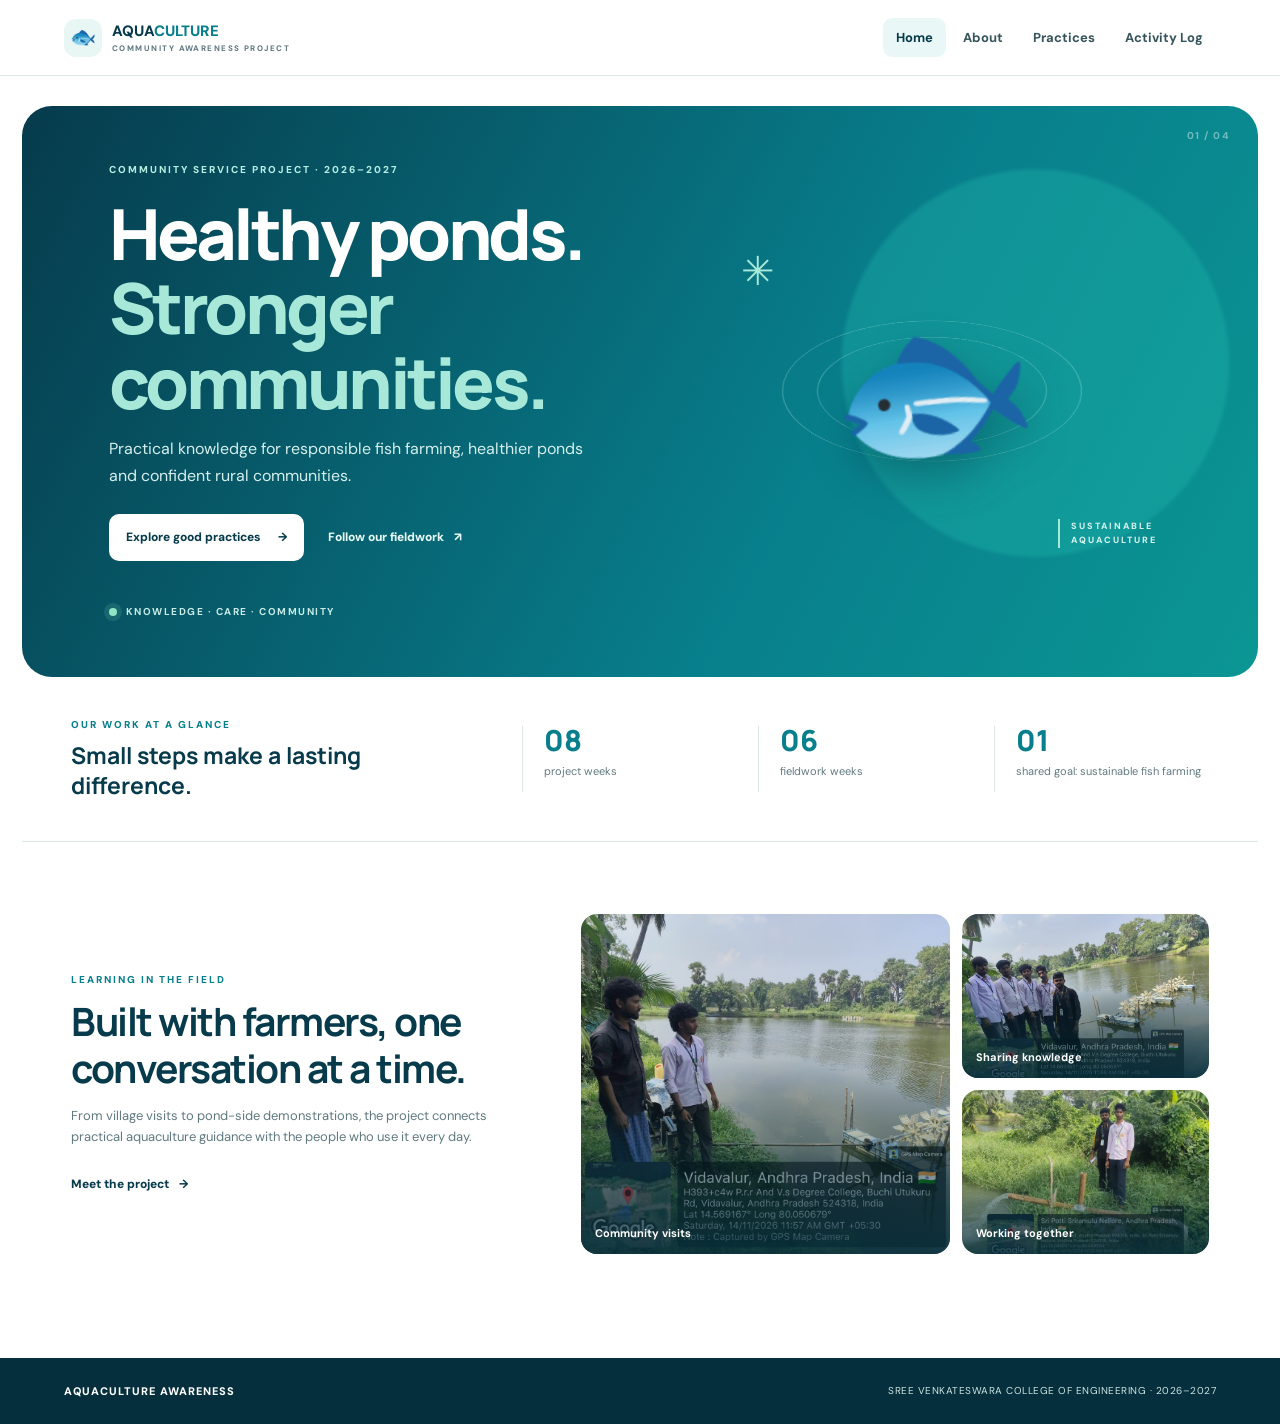
==== commit 2ba6699b: "Build four same-tab site pages Co-authored-by: Copilot <223556219+Copilot@users.noreply.github.com>" ====
--- a/index.html
+++ b/index.html
@@ -1,11 +1,76 @@
-<!doctype html><html lang="en"><head><meta charset="utf-8"><meta name="viewport" content="width=device-width,initial-scale=1"><meta name="theme-color" content="#087f8c"><meta name="description" content="Aquaculture Awareness and Sustainable Fish Farming Practices in Rural Communities"><title>Aquaculture Awareness</title><link rel="stylesheet" href="style.css?v=20261122"></head><body>
-<header><a class="brand" href="#home" target="aquacultureContent">🐟 AQUA<span>CULTURE</span><small>COMMUNITY AWARENESS PROJECT</small></a><button id="menu" type="button" aria-label="Toggle navigation">☰</button><nav id="nav"><a href="#home" target="aquacultureContent">Home</a><a href="#about" target="aquacultureContent">About</a><a href="#practices" target="aquacultureContent">Practices</a><a href="#schemes" target="aquacultureContent">Schemes</a><a href="#activities" target="aquacultureContent">Activity Log</a><a href="#gallery" target="aquacultureContent">Gallery</a><a href="#students" target="aquacultureContent">Student Details</a></nav></header>
-<main><section class="hero" id="home"><div><label>COMMUNITY SERVICE PROJECT · 2026–2027</label><h1>Aquaculture Awareness &amp; Sustainable Fish Farming Practices</h1><p>Practical knowledge for responsible fish farming, healthier ponds and stronger rural communities.</p><a class="btn" href="#practices" target="aquacultureContent">Explore Practices</a> <a class="btn alt" href="#activities" target="aquacultureContent">View Activity Log</a></div><div class="fish">🐟<small>SUSTAINABLE AQUACULTURE<br>KNOWLEDGE · CARE · COMMUNITY</small></div></section>
-<div class="stats"><article><b>08</b><span>Project weeks</span></article><article><b>06</b><span>Fieldwork weeks</span></article><article><b>06</b><span>Daily activities per field week</span></article><article><b>01</b><span>Awareness website</span></article></div>
-<section id="about"><label>01 / ABOUT THE PROJECT</label><h2>Knowledge that supports better fish farming</h2><p>This Community Service Project raises awareness of sustainable aquaculture among farmers, aspiring farmers, youth and residents in rural communities in the Nellore region of Andhra Pradesh.</p><div class="cards two"><article><h3>🎯 Project Aim</h3><p>To improve fish farming by raising awareness of sustainable aquaculture, encouraging scientific pond management and linking farmers to schemes and expert advice.</p></article><article><h3>🌱 Objectives</h3><ul><li>Explain scientific fish farming and pond preparation.</li><li>Promote healthy seed selection, feeding and stocking.</li><li>Encourage water-quality monitoring and disease prevention.</li><li>Connect farmers with Fisheries Department support.</li><li>Promote waste management and protection of water resources.</li></ul></article></div></section>
-<section id="practices" class="tint"><label>02 / PRACTICES &amp; PRECAUTIONS</label><h2>Good practices for sustainable aquaculture</h2><p>Select a topic to read its guidance.</p><div class="practice-grid" id="practiceGrid"></div><article class="detail" id="practiceDetail">Select any practice card above to view details.</article></section>
-<section id="schemes"><label>03 / FARMER SUPPORT</label><h2>Fisheries schemes, training &amp; guidance</h2><div class="cards two"><article><h3>Where to seek support</h3><ul><li>Local Fisheries Department office and extension staff.</li><li>Village Sachivalayam and Panchayat officials.</li><li>Approved fisheries training programmes.</li><li>Local farmer groups and community institutions.</li></ul></article><article><h3>Before applying</h3><ul><li>Confirm current eligibility and application dates.</li><li>Ask which identity, bank and pond-related documents are required.</li><li>Keep copies of forms and acknowledgement receipts.</li><li>Seek expert advice for technical and water-testing support.</li></ul></article></div><p class="note">Educational information only. Confirm current scheme details with the Fisheries Department.</p></section>
-<section id="activities" class="tint"><label>04 / WEEKLY ACTIVITY LOG</label><h2>Eight weeks of project work</h2><p>Choose a week to open its report. Weeks 1–6 reproduce the six-day activity logs from the supplied Program Book. Weeks 7–8 show mini-project milestones.</p><div class="week-grid" id="weekGrid"></div><article class="detail" id="weekReport" hidden></article></section>
-<section id="gallery"><label>05 / PROJECT PHOTOGRAPHS</label><h2>Field activities &amp; community visits</h2><p>Photographs extracted from the uploaded Community Service Program Book.</p><div class="filters" id="filters"></div><div class="photos" id="photos"></div><p class="note">Week 7 guide-submission photo and Week 8 website screenshots were not available as separate image files in the supplied PDF. Add them to the assets folder as described in README.md.</p></section>
-<section id="students" class="tint"><label>06 / STUDENT DETAILS</label><h2>Project team &amp; institution</h2><div class="college"><h3>SREE VENKATESWARA COLLEGE OF ENGINEERING</h3><b>DEPARTMENT OF COMPUTER SCIENCE AND ENGINEERING</b><p>COMMUNITY SERVICE PROJECT · ACADEMIC YEAR 2026–2027</p></div><div class="cards two"><article><label>PROJECT GUIDE</label><h3>MR. P. SRIHARI, M.TECH.</h3><p>ASSISTANT PROFESSOR<br>DEPARTMENT OF COMPUTER SCIENCE AND ENGINEERING</p></article><article><label>TEAM MEMBERS</label><div class="tablewrap"><table><tr><th>NAME</th><th>ROLL NUMBER</th></tr><tr><td>M. PRANEETH</td><td>24JNA05391</td></tr><tr><td>M. BHANU LAKSHMI NARSIMHA</td><td>24JNA05404</td></tr><tr><td>M. THARUN</td><td>24JNA05417</td></tr><tr><td>M. HARI CHARAN</td><td>24JNA05440</td></tr><tr><td>L. SIVA PRASAD</td><td>24JNA05380</td></tr></table></div></article></div></section>
-<section id="contact"><label>07 / CONTACT &amp; FEEDBACK</label><h2>Questions about aquaculture?</h2><form id="feedback"><label>Your name<input name="name" required></label><label>Your question<textarea name="question" rows="4" required></textarea></label><button class="btn" type="submit">Prepare message</button><p id="formMsg" class="note"></p></form></section></main><footer><b>AQUACULTURE AWARENESS &amp; SUSTAINABLE FISH FARMING PRACTICES IN RURAL COMMUNITIES</b><br>SREE VENKATESWARA COLLEGE OF ENGINEERING · 2026–2027</footer><script src="script.js?v=20261122-2"></script></body></html>+<!doctype html>
+<html lang="en">
+<head>
+  <meta charset="utf-8">
+  <meta name="viewport" content="width=device-width, initial-scale=1">
+  <meta name="theme-color" content="#073b4c">
+  <meta name="description" content="Community-led aquaculture awareness and sustainable fish farming practices in rural communities.">
+  <title>Home | Aquaculture Awareness</title>
+  <link rel="stylesheet" href="style.css?v=20261122-4">
+</head>
+<body class="page-home">
+  <header class="site-header">
+    <a class="brand" href="index.html"><span class="brand-mark">🐟</span><span>AQUA<span class="brand-accent">CULTURE</span><small>COMMUNITY AWARENESS PROJECT</small></span></a>
+    <button class="menu-toggle" id="menuToggle" type="button" aria-label="Toggle navigation" aria-expanded="false">☰</button>
+    <nav class="site-nav" id="siteNav" aria-label="Main navigation">
+      <a href="index.html" aria-current="page">Home</a>
+      <a href="about.html">About</a>
+      <a href="practices.html">Practices</a>
+      <a href="activity-log.html">Activity Log</a>
+    </nav>
+  </header>
+
+  <main class="page-main home-main">
+    <section class="home-hero" aria-labelledby="home-title">
+      <div class="home-hero-copy">
+        <p class="eyebrow">COMMUNITY SERVICE PROJECT · 2026–2027</p>
+        <h1 id="home-title">Healthy ponds.<br><span>Stronger communities.</span></h1>
+        <p class="hero-intro">Practical knowledge for responsible fish farming, healthier ponds and confident rural communities.</p>
+        <div class="home-actions">
+          <a class="button button-light" href="practices.html">Explore good practices <span aria-hidden="true">→</span></a>
+          <a class="text-link text-link-light" href="activity-log.html">Follow our fieldwork <span aria-hidden="true">↗</span></a>
+        </div>
+        <div class="hero-note"><span class="pulse-dot"></span> Knowledge · Care · Community</div>
+      </div>
+      <div class="home-hero-art" aria-hidden="true">
+        <div class="water-ring water-ring-one"></div>
+        <div class="water-ring water-ring-two"></div>
+        <div class="hero-fish">🐟</div>
+        <div class="hero-art-label">SUSTAINABLE<br>AQUACULTURE</div>
+        <div class="hero-art-leaf">✳</div>
+      </div>
+      <span class="hero-index" aria-hidden="true">01 / 04</span>
+    </section>
+
+    <section class="home-impact" aria-label="Project at a glance">
+      <div class="impact-heading">
+        <p class="eyebrow">OUR WORK AT A GLANCE</p>
+        <h2>Small steps make a lasting difference.</h2>
+      </div>
+      <div class="impact-stat"><strong>08</strong><span>project weeks</span></div>
+      <div class="impact-stat"><strong>06</strong><span>fieldwork weeks</span></div>
+      <div class="impact-stat"><strong>01</strong><span>shared goal: sustainable fish farming</span></div>
+    </section>
+
+    <section class="home-fieldwork" aria-labelledby="fieldwork-title">
+      <div class="fieldwork-copy">
+        <p class="eyebrow">LEARNING IN THE FIELD</p>
+        <h2 id="fieldwork-title">Built with farmers, one conversation at a time.</h2>
+        <p>From village visits to pond-side demonstrations, the project connects practical aquaculture guidance with the people who use it every day.</p>
+        <a class="text-link" href="about.html">Meet the project <span aria-hidden="true">→</span></a>
+      </div>
+      <div class="fieldwork-photos" aria-label="Community fieldwork photographs">
+        <figure class="fieldwork-photo photo-large"><img src="assets/week-4-photo-1.jpeg" alt="Community field visit during project week 4"><figcaption>Community visits</figcaption></figure>
+        <figure class="fieldwork-photo photo-small"><img src="assets/week-2-photo-1.jpeg" alt="Project awareness work during week 2"><figcaption>Sharing knowledge</figcaption></figure>
+        <figure class="fieldwork-photo photo-small"><img src="assets/week-7-photo-1.jpeg" alt="Project team field activity during week 7"><figcaption>Working together</figcaption></figure>
+      </div>
+    </section>
+  </main>
+
+  <footer class="site-footer">
+    <a class="footer-brand" href="index.html">AQUACULTURE AWARENESS</a>
+    <span>SREE VENKATESWARA COLLEGE OF ENGINEERING · 2026–2027</span>
+  </footer>
+  <script defer src="script.js?v=20261122-4"></script>
+</body>
+</html>
--- a/style.css
+++ b/style.css
@@ -1,26 +1,1606 @@
-@import url('https://fonts.googleapis.com/css2?family=DM+Sans:wght@400;500;600;700;800&family=Manrope:wght@600;700;800&display=swap');:root{--navy:#073b4c;--teal:#087f8c;--aqua:#20b8ad;--ice:#e9f8f7;--ink:#19343b;--muted:#617980;--line:#d8eae8}*{box-sizing:border-box}html{scroll-behavior:smooth;scroll-padding-top:90px}body{margin:0;font-family:'DM Sans',sans-serif;color:var(--ink);line-height:1.65}header{position:sticky;top:0;z-index:10;background:#fffffff2;backdrop-filter:blur(12px);border-bottom:1px solid var(--line);padding:12px 4%;display:flex;align-items:center;justify-content:space-between;gap:18px}.brand{font-weight:800;color:var(--navy);text-decoration:none;font-size:17px}.brand span{color:var(--teal)}.brand small{display:block;font-size:9px;letter-spacing:1.4px;color:var(--muted)}nav{display:flex;gap:5px;flex-wrap:wrap}nav a{padding:8px 10px;border-radius:9px;color:#35545b;text-decoration:none;font-size:13px;font-weight:700}nav a:hover{background:var(--ice);color:var(--teal)}#menu{display:none}main{max-width:1180px;margin:auto;padding:24px 22px 65px}.hero{border-radius:26px;padding:54px 5%;color:white;background:linear-gradient(120deg,#063b4c,#087f8c 65%,#20b8ad);display:grid;grid-template-columns:1.2fr .8fr;align-items:center;gap:20px}.hero label{color:#baf3e8}.hero h1{font:800 clamp(34px,5vw,55px)/1.1 Manrope;margin:12px 0}.hero p{color:#e0f5f3;max-width:650px}.btn{display:inline-block;background:white;color:var(--navy);border:0;border-radius:10px;padding:11px 17px;text-decoration:none;font-weight:800;font-size:13px;cursor:pointer}.btn.alt{background:#ffffff18;color:white;border:1px solid #ffffff80}.fish{text-align:center;font-size:130px;filter:drop-shadow(0 12px 15px #00374455)}.fish small{display:block;font-size:10px;letter-spacing:2px;color:#d8f5ef}.stats{display:grid;grid-template-columns:repeat(4,1fr);gap:13px;margin:18px 0 40px}.stats article,.cards article,.detail{border:1px solid var(--line);border-radius:16px;padding:19px;background:#fff;box-shadow:0 10px 28px #073b4c0c}.stats b{display:block;font:800 27px Manrope;color:var(--teal)}.stats span{font-size:12px;color:var(--muted)}section{padding:42px 0;scroll-margin-top:90px}section>label{color:var(--teal);font-size:11px;letter-spacing:2px;font-weight:800}h2{font:800 clamp(27px,3vw,36px)/1.2 Manrope;color:var(--navy);margin:8px 0}section>p{color:var(--muted);max-width:850px}.tint{background:#f3faf9;border-radius:22px;padding:38px 25px;margin:12px -2px}.cards{display:grid;gap:15px;margin-top:18px}.two{grid-template-columns:repeat(2,1fr)}.cards h3{color:var(--navy);margin:3px 0 8px}.cards p,.cards li{font-size:14px;color:#526b71}.practice-grid,.week-grid{display:grid;grid-template-columns:repeat(4,1fr);gap:12px;margin:20px 0}.practice-card,.week-card{border:1px solid var(--line);border-radius:14px;background:white;padding:16px;text-align:left;cursor:pointer;font:inherit;box-shadow:0 8px 22px #073b4c0b}.practice-card:hover,.week-card:hover,.selected{border-color:var(--teal);transform:translateY(-2px)}.practice-card b,.week-card b{display:block;color:var(--navy)}.practice-card small,.week-card small{color:var(--teal);font-size:11px}.practice-card p,.week-card p{font-size:12px;color:var(--muted);margin:6px 0 0}.detail{margin-top:16px}.detail h3{color:var(--navy)}.daygrid{display:grid;grid-template-columns:repeat(3,1fr);gap:10px;margin-top:16px}.day{background:var(--ice);border:1px solid #d5efeb;border-radius:12px;padding:14px}.day b{color:var(--teal);font-size:11px}.day p{font-size:13px;margin:6px 0}.learning{font-size:12px;color:#6b8186}.filters{display:flex;gap:7px;flex-wrap:wrap;margin:16px 0}.filters button{border:1px solid var(--line);background:white;border-radius:20px;padding:8px 13px;cursor:pointer;color:var(--muted);font-weight:700}.filters button.active{background:var(--teal);color:white}.photos{display:grid;grid-template-columns:repeat(3,1fr);gap:14px}.photos figure{margin:0;border:1px solid var(--line);border-radius:14px;overflow:hidden}.photos img{width:100%;height:230px;object-fit:cover;display:block}.photos figcaption{padding:10px 12px;font-size:12px;color:var(--muted)}.note{font-size:12px;color:var(--muted)}.college{background:linear-gradient(110deg,#073b4c,#087f8c);color:white;text-align:center;padding:23px;border-radius:15px;margin:17px 0}.college h3{margin:0;font:800 19px Manrope}.college p{color:#c8eeea;font-size:12px}table{border-collapse:collapse;width:100%;font-size:13px}td,th{text-align:left;padding:10px 8px;border-bottom:1px solid var(--line)}th{color:var(--teal);font-size:11px}.tablewrap{overflow-x:auto}form{max-width:650px;border:1px solid var(--line);padding:20px;border-radius:15px}form label{display:block;font-weight:700;font-size:13px;color:var(--navy);margin-bottom:12px}input,textarea{display:block;width:100%;margin-top:5px;padding:11px;border:1px solid var(--line);border-radius:8px;font:inherit}footer{background:#062f3d;color:#e0f4f1;text-align:center;padding:26px 15px;font-size:12px}@media(max-width:850px){#menu{display:block;border:0;background:var(--ice);padding:9px 12px;border-radius:8px;font-size:19px}nav{display:none;position:absolute;top:65px;left:0;right:0;background:white;padding:14px;box-shadow:0 12px 20px #073b4c18}nav.open{display:grid}nav a{padding:10px}.hero{grid-template-columns:1fr}.fish{font-size:90px}.stats{grid-template-columns:repeat(2,1fr)}.practice-grid,.week-grid{grid-template-columns:repeat(2,1fr)}.photos{grid-template-columns:repeat(2,1fr)}}@media(max-width:560px){main{padding:15px 13px 45px}.hero{padding:30px 22px}.hero h1{font-size:35px}.two,.daygrid{grid-template-columns:1fr}.tint{padding:28px 14px}.photos{grid-template-columns:1fr}.photos img{height:220px}.practice-grid,.week-grid{gap:8px}.practice-card,.week-card{padding:13px}.stats article{padding:13px}}
-/* Hide hosting-provider branding embedded by Netlify Drop. */
-iframe[src*="netlify"], iframe[data-netlify], iframe {
-  display: none !important;
-  visibility: hidden !important;
-  width: 0 !important;
-  height: 0 !important;
-}
-.practice-card, .week-card {
+@import url('https://fonts.googleapis.com/css2?family=DM+Sans:wght@400;500;600;700;800&family=Manrope:wght@500;600;700;800&display=swap');
+
+:root {
+  --navy: #073b4c;
+  --teal: #087f8c;
+  --aqua: #20b8ad;
+  --ink: #19343b;
+  --muted: #617980;
+  --line: #dce8e7;
+  --paper: #ffffff;
+  --accent: #087f8c;
+  --accent-dark: #073b4c;
+  --accent-soft: #e9f8f7;
+}
+
+* {
+  box-sizing: border-box;
+}
+
+html {
+  scroll-behavior: smooth;
+}
+
+body {
+  margin: 0;
+  background: #fff;
+  color: var(--ink);
+  font-family: 'DM Sans', sans-serif;
+  line-height: 1.65;
+}
+
+button,
+a {
+  -webkit-tap-highlight-color: transparent;
+}
+
+a {
+  color: inherit;
+}
+
+.page-about {
+  --accent: #8b7044;
+  --accent-dark: #355443;
+  --accent-soft: #f4efe5;
+  --line: #e8e0d1;
+  background: #fbfaf6;
+}
+
+.page-practices {
+  --accent: #087f8c;
+  --accent-dark: #07515d;
+  --accent-soft: #e9f8f7;
+  background: #f8fcfb;
+}
+
+.page-activity {
+  --accent: #427a91;
+  --accent-dark: #173e54;
+  --accent-soft: #eaf2f6;
+  --line: #d8e4e9;
+  background: #f7fafb;
+}
+
+.site-header {
+  position: sticky;
+  top: 0;
+  z-index: 20;
+  display: flex;
+  min-height: 76px;
+  align-items: center;
+  justify-content: space-between;
+  gap: 24px;
+  padding: 10px max(5vw, calc((100vw - 1280px) / 2));
+  border-bottom: 1px solid #dce8e7;
+  background: #fffffff2;
+  backdrop-filter: blur(14px);
+}
+
+.brand {
+  display: inline-flex;
+  align-items: center;
+  gap: 10px;
+  color: var(--navy);
+  font-size: 15px;
+  font-weight: 800;
+  line-height: 1.25;
+  text-decoration: none;
+  white-space: nowrap;
+}
+
+.brand-mark {
+  display: grid;
+  width: 38px;
+  height: 38px;
+  place-items: center;
+  border-radius: 12px;
+  background: #e8f7f4;
+  font-size: 21px;
+}
+
+.brand-accent {
+  color: var(--teal);
+}
+
+.brand small {
   display: block;
-  color: inherit;
-  text-decoration: none;
-}
-.filters a {
-  border: 1px solid var(--line);
-  background: white;
-  border-radius: 20px;
-  padding: 8px 13px;
+  margin-top: 3px;
   color: var(--muted);
+  font-size: 8px;
+  letter-spacing: 1.45px;
+}
+
+.site-nav {
+  display: flex;
+  align-items: center;
+  gap: 4px;
+}
+
+.site-nav a {
+  border-radius: 9px;
+  padding: 9px 13px;
+  color: #35545b;
+  font-size: 13px;
   font-weight: 700;
   text-decoration: none;
-}
-.filters a.active {
-  background: var(--teal);
+  transition: background .18s ease, color .18s ease;
+}
+
+.site-nav a:hover,
+.site-nav a[aria-current="page"] {
+  background: var(--accent-soft);
+  color: var(--accent-dark);
+}
+
+.menu-toggle {
+  display: none;
+  border: 0;
+  border-radius: 9px;
+  background: var(--accent-soft);
+  color: var(--accent-dark);
+  cursor: pointer;
+  font-size: 20px;
+  padding: 7px 12px;
+}
+
+.page-main {
+  width: min(1120px, calc(100% - 44px));
+  margin: 0 auto;
+  padding: 44px 0 76px;
+}
+
+.eyebrow {
+  margin: 0;
+  color: var(--accent);
+  font-size: 10px;
+  font-weight: 800;
+  letter-spacing: 2px;
+}
+
+h1,
+h2,
+h3,
+p {
+  margin-top: 0;
+}
+
+h1,
+h2,
+h3 {
+  font-family: 'Manrope', sans-serif;
+}
+
+.site-footer {
+  display: flex;
+  align-items: center;
+  justify-content: space-between;
+  gap: 16px;
+  padding: 24px max(5vw, calc((100vw - 1280px) / 2));
+  background: #062f3d;
+  color: #cce5e2;
+  font-size: 10px;
+  letter-spacing: .5px;
+}
+
+.footer-brand {
+  color: #fff;
+  font-size: 11px;
+  font-weight: 800;
+  letter-spacing: 1px;
+  text-decoration: none;
+}
+
+.button {
+  display: inline-flex;
+  min-height: 47px;
+  align-items: center;
+  justify-content: center;
+  gap: 18px;
+  border-radius: 10px;
+  padding: 11px 17px;
+  font-size: 12px;
+  font-weight: 800;
+  text-decoration: none;
+  transition: transform .18s ease, box-shadow .18s ease;
+}
+
+.button:hover {
+  transform: translateY(-2px);
+  box-shadow: 0 10px 24px #002c3b25;
+}
+
+.button-light {
+  background: #fff;
+  color: var(--navy);
+}
+
+.text-link {
+  display: inline-flex;
+  align-items: center;
+  gap: 10px;
+  color: var(--accent-dark);
+  font-size: 12px;
+  font-weight: 800;
+  text-decoration: none;
+}
+
+.text-link span {
+  transition: transform .18s ease;
+}
+
+.text-link:hover span {
+  transform: translateX(4px);
+}
+
+.text-link-light {
+  color: #e8fbf8;
+}
+
+/* Home page */
+.home-main {
+  width: min(1280px, calc(100% - 44px));
+  padding-top: 30px;
+}
+
+.home-hero {
+  position: relative;
+  display: grid;
+  min-height: 480px;
+  grid-template-columns: 1.1fr .9fr;
+  align-items: center;
+  overflow: hidden;
+  border-radius: 30px;
+  padding: 56px 7%;
+  background:
+    radial-gradient(circle at 82% 45%, #20b8ad55 0 18%, transparent 18.5%),
+    linear-gradient(118deg, #063b4c 0%, #087f8c 63%, #0b9693 100%);
+  color: #fff;
+}
+
+.home-hero-copy {
+  position: relative;
+  z-index: 2;
+}
+
+.home-hero .eyebrow {
+  color: #b6eee4;
+}
+
+.home-hero h1 {
+  margin: 17px 0;
+  font-size: clamp(42px, 5.5vw, 72px);
+  font-weight: 800;
+  letter-spacing: -3.5px;
+  line-height: 1.06;
+}
+
+.home-hero h1 span {
+  color: #a7e8d9;
+}
+
+.hero-intro {
+  max-width: 500px;
+  margin-bottom: 25px;
+  color: #d5efec;
+  font-size: 16px;
+}
+
+.home-actions {
+  display: flex;
+  align-items: center;
+  gap: 24px;
+  flex-wrap: wrap;
+}
+
+.hero-note {
+  display: flex;
+  align-items: center;
+  gap: 9px;
+  margin-top: 43px;
+  color: #c7ebe6;
+  font-size: 10px;
+  font-weight: 700;
+  letter-spacing: 1.5px;
+  text-transform: uppercase;
+}
+
+.pulse-dot {
+  width: 8px;
+  height: 8px;
+  border-radius: 50%;
+  background: #91e5c4;
+  box-shadow: 0 0 0 5px #91e5c422;
+}
+
+.home-hero-art {
+  position: relative;
+  display: grid;
+  min-height: 340px;
+  place-items: center;
+}
+
+.water-ring {
+  position: absolute;
+  width: 300px;
+  height: 300px;
+  border: 1px solid #c5f8ee55;
+  border-radius: 50%;
+}
+
+.water-ring-one {
+  transform: rotateX(62deg) rotateZ(-20deg);
+}
+
+.water-ring-two {
+  width: 230px;
+  height: 230px;
+  transform: rotateX(62deg) rotateZ(25deg);
+}
+
+.hero-fish {
+  z-index: 1;
+  font-size: clamp(100px, 13vw, 170px);
+  filter: drop-shadow(0 18px 22px #00374466);
+  transform: rotate(-8deg);
+}
+
+.hero-art-label {
+  position: absolute;
+  right: 3%;
+  bottom: 4%;
+  border-left: 2px solid #a7e8d9;
+  padding-left: 11px;
+  color: #d5f3ed;
+  font-size: 9px;
+  font-weight: 800;
+  letter-spacing: 2px;
+  line-height: 1.6;
+}
+
+.hero-art-leaf {
+  position: absolute;
+  top: 5%;
+  left: 10%;
+  color: #a7e8d9;
+  font-size: 40px;
+}
+
+.hero-index {
+  position: absolute;
+  top: 22px;
+  right: 28px;
+  color: #c7ebe688;
+  font-size: 10px;
+  font-weight: 700;
+  letter-spacing: 1.5px;
+}
+
+.home-impact {
+  display: grid;
+  grid-template-columns: 2fr repeat(3, 1fr);
+  align-items: center;
+  gap: 22px;
+  padding: 40px 4%;
+  border-bottom: 1px solid var(--line);
+}
+
+.impact-heading h2 {
+  max-width: 330px;
+  margin: 8px 0 0;
+  color: var(--navy);
+  font-size: 23px;
+  line-height: 1.3;
+}
+
+.impact-stat {
+  min-height: 66px;
+  border-left: 1px solid var(--line);
+  padding-left: 21px;
+}
+
+.impact-stat strong {
+  display: block;
+  color: var(--teal);
+  font: 800 29px/1 'Manrope', sans-serif;
+}
+
+.impact-stat span {
+  display: block;
+  margin-top: 7px;
+  color: var(--muted);
+  font-size: 11px;
+}
+
+.home-fieldwork {
+  display: grid;
+  grid-template-columns: .8fr 1.2fr;
+  align-items: center;
+  gap: 8%;
+  padding: 72px 4% 28px;
+}
+
+.fieldwork-copy h2 {
+  margin: 10px 0 13px;
+  color: var(--navy);
+  font-size: clamp(27px, 3.2vw, 39px);
+  letter-spacing: -1.5px;
+  line-height: 1.2;
+}
+
+.fieldwork-copy > p:not(.eyebrow) {
+  margin-bottom: 22px;
+  color: var(--muted);
+  font-size: 13px;
+}
+
+.fieldwork-photos {
+  display: grid;
+  height: 340px;
+  grid-template-columns: 1.2fr .8fr;
+  grid-template-rows: 1fr 1fr;
+  gap: 12px;
+}
+
+.fieldwork-photo {
+  position: relative;
+  overflow: hidden;
+  margin: 0;
+  border-radius: 16px;
+  background: var(--accent-soft);
+}
+
+.fieldwork-photo img {
+  width: 100%;
+  height: 100%;
+  object-fit: cover;
+  transition: transform .3s ease;
+}
+
+.fieldwork-photo:hover img {
+  transform: scale(1.04);
+}
+
+.fieldwork-photo::after {
+  position: absolute;
+  inset: 45% 0 0;
+  background: linear-gradient(transparent, #062f3ddd);
+  content: "";
+}
+
+.fieldwork-photo figcaption {
+  position: absolute;
+  z-index: 1;
+  bottom: 12px;
+  left: 14px;
+  color: #fff;
+  font-size: 11px;
+  font-weight: 700;
+}
+
+.photo-large {
+  grid-row: span 2;
+}
+
+/* About page */
+.about-hero {
+  position: relative;
+  display: grid;
+  min-height: 275px;
+  grid-template-columns: 1fr .78fr;
+  align-items: end;
+  gap: 8%;
+  overflow: hidden;
+  border-radius: 24px;
+  padding: 48px 6%;
+  background:
+    radial-gradient(circle at 95% 0%, #cbd6a755 0 19%, transparent 19.5%),
+    linear-gradient(115deg, #355443, #49684e 70%, #637952);
   color: white;
-}+}
+
+.about-hero-copy {
+  position: relative;
+  z-index: 1;
+}
+
+.about-hero .eyebrow {
+  color: #e3d6a5;
+}
+
+.about-hero h1 {
+  max-width: 600px;
+  margin: 12px 0 0;
+  font-size: clamp(35px, 4.8vw, 58px);
+  letter-spacing: -2px;
+  line-height: 1.1;
+}
+
+.about-lead {
+  position: relative;
+  z-index: 1;
+  max-width: 410px;
+  margin: 0 40px 5px 0;
+  color: #ecf1df;
+  font-size: 14px;
+}
+
+.about-seal {
+  position: absolute;
+  top: 25px;
+  right: 32px;
+  display: flex;
+  width: 74px;
+  height: 74px;
+  flex-direction: column;
+  align-items: center;
+  justify-content: center;
+  border: 1px solid #e3d6a588;
+  border-radius: 50%;
+  color: #f0e2b6;
+  font-size: 8px;
+  font-weight: 800;
+  letter-spacing: 1px;
+  line-height: 1.2;
+  transform: rotate(12deg);
+}
+
+.about-seal b {
+  font-size: 7px;
+}
+
+.about-purpose {
+  display: grid;
+  grid-template-columns: 70px 1.4fr .8fr;
+  align-items: center;
+  gap: 25px;
+  padding: 62px 4%;
+}
+
+.purpose-number {
+  align-self: start;
+  color: #b9a374;
+  font: 700 40px/1 'Manrope', sans-serif;
+}
+
+.purpose-copy h2,
+.section-intro h2,
+.team-heading h2 {
+  margin: 8px 0 12px;
+  color: #29483a;
+  font-size: clamp(26px, 3vw, 36px);
+  letter-spacing: -1.2px;
+  line-height: 1.2;
+}
+
+.purpose-copy p:not(.eyebrow) {
+  max-width: 570px;
+  margin: 0;
+  color: #627268;
+  font-size: 13px;
+}
+
+.purpose-card {
+  border: 1px solid #e5ddcb;
+  border-radius: 16px;
+  padding: 20px 22px;
+  background: #fffefa;
+  box-shadow: 0 12px 32px #463b2010;
+}
+
+.purpose-icon {
+  color: #a58c59;
+  font-size: 24px;
+}
+
+.purpose-card h3 {
+  margin: 6px 0;
+  color: #355443;
+  font-size: 16px;
+}
+
+.purpose-card p {
+  margin: 0;
+  color: #718076;
+  font-size: 12px;
+}
+
+.about-priorities {
+  display: grid;
+  grid-template-columns: .8fr 1.2fr;
+  gap: 8%;
+  border-radius: 20px;
+  padding: 38px 5%;
+  background: #f2efe7;
+}
+
+.section-intro h2 {
+  max-width: 360px;
+}
+
+.priority-list {
+  display: grid;
+  gap: 0;
+  margin: 0;
+  padding: 0;
+  list-style: none;
+}
+
+.priority-list li {
+  display: grid;
+  grid-template-columns: 42px 1fr;
+  gap: 14px;
+  border-bottom: 1px solid #ded7c7;
+  padding: 15px 0;
+}
+
+.priority-list li:first-child {
+  padding-top: 0;
+}
+
+.priority-list li:last-child {
+  border-bottom: 0;
+  padding-bottom: 0;
+}
+
+.priority-list li > span {
+  color: #a58c59;
+  font: 700 13px 'Manrope', sans-serif;
+}
+
+.priority-list h3 {
+  margin: 0 0 4px;
+  color: #355443;
+  font-size: 15px;
+}
+
+.priority-list p {
+  margin: 0;
+  color: #718076;
+  font-size: 12px;
+}
+
+.about-team {
+  display: grid;
+  grid-template-columns: .85fr 1.15fr;
+  gap: 9%;
+  padding: 65px 4% 20px;
+}
+
+.team-heading h2 {
+  margin-bottom: 7px;
+}
+
+.team-heading > p:not(.eyebrow) {
+  color: #718076;
+  font-size: 12px;
+}
+
+.guide-card {
+  display: flex;
+  flex-direction: column;
+  align-items: flex-start;
+  gap: 4px;
+  margin-top: 25px;
+  border-left: 3px solid #a58c59;
+  padding: 4px 0 4px 15px;
+}
+
+.guide-card span {
+  color: #8b7044;
+  font-size: 9px;
+  font-weight: 800;
+  letter-spacing: 1.5px;
+}
+
+.guide-card strong {
+  color: #355443;
+  font-size: 14px;
+}
+
+.guide-card small {
+  color: #718076;
+}
+
+.team-list {
+  border-top: 1px solid var(--line);
+}
+
+.team-list > div {
+  display: grid;
+  grid-template-columns: 1fr auto;
+  gap: 20px;
+  border-bottom: 1px solid var(--line);
+  padding: 13px 10px;
+  color: #48584e;
+  font-size: 12px;
+}
+
+.team-list b {
+  color: #6c755a;
+  font-size: 11px;
+}
+
+.team-list .team-list-head {
+  color: #8b7044;
+  font-size: 9px;
+  font-weight: 800;
+  letter-spacing: 1.3px;
+}
+
+/* Practices page */
+.practice-hero {
+  display: grid;
+  min-height: 235px;
+  grid-template-columns: 190px 1fr;
+  align-items: center;
+  gap: 35px;
+  border-radius: 22px;
+  padding: 36px 6%;
+  background: linear-gradient(115deg, #e6f4f0, #f1f8f6 55%, #deefeb);
+}
+
+.practice-hero-mark {
+  display: flex;
+  width: 150px;
+  height: 150px;
+  flex-direction: column;
+  align-items: center;
+  justify-content: center;
+  border: 1px solid #8fc5ba;
+  border-radius: 50%;
+  color: #087f8c;
+  transform: rotate(-9deg);
+}
+
+.practice-hero-mark span {
+  font: 800 54px/.9 'Manrope', sans-serif;
+}
+
+.practice-hero-mark small {
+  margin-top: 7px;
+  font-size: 9px;
+  font-weight: 800;
+  letter-spacing: 1.4px;
+  line-height: 1.3;
+  text-align: center;
+}
+
+.practice-hero h1 {
+  max-width: 690px;
+  margin: 9px 0;
+  color: #07515d;
+  font-size: clamp(33px, 4.6vw, 53px);
+  letter-spacing: -1.9px;
+  line-height: 1.12;
+}
+
+.practice-hero > div:last-child > p:last-child {
+  max-width: 600px;
+  margin: 0;
+  color: #5e7779;
+  font-size: 13px;
+}
+
+.practice-workspace {
+  display: grid;
+  grid-template-columns: 1fr 260px;
+  align-items: start;
+  gap: 32px;
+  padding: 45px 0 20px;
+}
+
+.practice-intro {
+  margin-bottom: 18px;
+}
+
+.practice-intro h2 {
+  margin: 7px 0 2px;
+  color: #07515d;
+  font-size: 25px;
+}
+
+.practice-intro > p:last-child {
+  margin: 0;
+  color: var(--muted);
+  font-size: 12px;
+}
+
+.practice-grid {
+  display: grid;
+  grid-template-columns: repeat(2, minmax(0, 1fr));
+  gap: 11px;
+}
+
+.practice-card {
+  display: grid;
+  min-height: 126px;
+  grid-template-columns: 42px 1fr;
+  grid-template-rows: auto auto;
+  align-items: center;
+  gap: 3px 12px;
+  border: 1px solid #d7eae6;
+  border-radius: 13px;
+  padding: 16px;
+  background: #fff;
+  color: var(--ink);
+  cursor: pointer;
+  text-align: left;
+  transition: border .18s ease, background .18s ease, transform .18s ease;
+}
+
+.practice-card:hover,
+.practice-card[aria-pressed="true"] {
+  border-color: #52a99d;
+  background: #f4fbf9;
+  transform: translateY(-2px);
+}
+
+.practice-card-icon {
+  display: grid;
+  width: 40px;
+  height: 40px;
+  grid-row: span 2;
+  place-items: center;
+  border-radius: 12px;
+  background: var(--accent-soft);
+  font-size: 22px;
+}
+
+.practice-card-number {
+  color: #47998f;
+  font-size: 9px;
+  font-weight: 800;
+  letter-spacing: 1.2px;
+}
+
+.practice-card strong {
+  color: #164b53;
+  font: 700 13px 'Manrope', sans-serif;
+}
+
+.practice-card-action {
+  grid-column: 2;
+  color: #64817f;
+  font-size: 10px;
+}
+
+.practice-detail {
+  min-height: 142px;
+  margin-top: 14px;
+  border-radius: 14px;
+  padding: 22px 24px;
+  background: #07515d;
+  color: #e7f6f2;
+}
+
+.practice-detail h3 {
+  margin: 0 0 6px;
+  color: #fff;
+  font-size: 17px;
+}
+
+.practice-detail p {
+  max-width: 670px;
+  margin: 0;
+  color: #d0e9e5;
+  font-size: 12px;
+}
+
+.detail-prompt {
+  margin: 0;
+  color: #d0e9e5;
+  font-size: 12px;
+}
+
+.practice-sidebar {
+  position: sticky;
+  top: 102px;
+  border: 1px solid #d3e6e2;
+  border-radius: 15px;
+  padding: 21px;
+  background: #eef7f4;
+}
+
+.practice-sidebar h2 {
+  margin: 9px 0;
+  color: #07515d;
+  font-size: 21px;
+  line-height: 1.2;
+}
+
+.practice-sidebar p:not(.eyebrow) {
+  color: #5f7777;
+  font-size: 11px;
+}
+
+.practice-sidebar strong {
+  display: block;
+  margin: 14px 0 6px;
+  color: #164b53;
+  font-size: 12px;
+}
+
+.sidebar-rule {
+  height: 1px;
+  margin: 16px 0;
+  background: #d3e6e2;
+}
+
+/* Activity log page */
+.activity-main {
+  padding-top: 30px;
+}
+
+.activity-hero {
+  position: relative;
+  overflow: hidden;
+  min-height: 330px;
+  border-radius: 24px;
+  padding: 35px 6% 42px;
+  background:
+    radial-gradient(circle at 88% 55%, #4f8a9b33 0 21%, transparent 21.5%),
+    linear-gradient(120deg, #173e54, #24566a 68%, #2c6878);
+  color: white;
+}
+
+.activity-hero-top {
+  display: flex;
+  align-items: center;
+  justify-content: space-between;
+}
+
+.activity-hero .eyebrow {
+  color: #a7d6d3;
+}
+
+.activity-year {
+  color: #b7d4da;
+  font-size: 10px;
+  font-weight: 800;
+  letter-spacing: 1.5px;
+}
+
+.activity-hero h1 {
+  position: relative;
+  z-index: 1;
+  margin: 26px 0 10px;
+  font-size: clamp(42px, 6vw, 68px);
+  letter-spacing: -2.7px;
+  line-height: 1.03;
+}
+
+.activity-hero h1 span {
+  color: #a7d6d3;
+}
+
+.activity-hero > p {
+  max-width: 490px;
+  margin-bottom: 22px;
+  color: #d1e4e7;
+  font-size: 13px;
+}
+
+.activity-progress {
+  display: flex;
+  width: min(360px, 100%);
+  gap: 6px;
+}
+
+.activity-progress span {
+  height: 4px;
+  flex: 1;
+  border-radius: 4px;
+  background: #a7d6d366;
+}
+
+.activity-progress span:nth-child(-n+6) {
+  background: #a7d6d3;
+}
+
+.activity-content {
+  padding-top: 42px;
+}
+
+.activity-section-heading {
+  display: flex;
+  align-items: end;
+  justify-content: space-between;
+  gap: 30px;
+  margin-bottom: 18px;
+}
+
+.activity-section-heading h2 {
+  margin: 6px 0 0;
+  color: #173e54;
+  font-size: 25px;
+}
+
+.activity-section-heading > p {
+  max-width: 420px;
+  margin: 0 0 2px;
+  color: var(--muted);
+  font-size: 11px;
+}
+
+.week-grid {
+  display: grid;
+  grid-template-columns: repeat(4, minmax(0, 1fr));
+  gap: 10px;
+}
+
+.week-card {
+  min-height: 120px;
+  border: 1px solid #d8e4e9;
+  border-radius: 13px;
+  padding: 14px;
+  background: #fff;
+  color: var(--ink);
+  cursor: pointer;
+  text-align: left;
+  transition: border .18s ease, background .18s ease, transform .18s ease;
+}
+
+.week-card:hover,
+.week-card[aria-pressed="true"] {
+  border-color: #427a91;
+  background: #edf5f7;
+  transform: translateY(-2px);
+}
+
+.week-card-top {
+  display: flex;
+  align-items: center;
+  justify-content: space-between;
+}
+
+.week-card-number {
+  color: #427a91;
+  font: 800 11px 'Manrope', sans-serif;
+  letter-spacing: 1px;
+}
+
+.week-card-icon {
+  color: #8ab1bd;
+  font-size: 15px;
+}
+
+.week-card strong {
+  display: block;
+  margin-top: 9px;
+  color: #173e54;
+  font: 700 12px/1.35 'Manrope', sans-serif;
+}
+
+.week-card small {
+  display: block;
+  margin-top: 6px;
+  color: #6d858e;
+  font-size: 9px;
+}
+
+.week-report {
+  margin-top: 17px;
+  border: 1px solid #d8e4e9;
+  border-radius: 17px;
+  padding: 24px;
+  background: #fff;
+  box-shadow: 0 12px 30px #173e540b;
+}
+
+.report-header {
+  display: flex;
+  align-items: start;
+  justify-content: space-between;
+  gap: 20px;
+  border-bottom: 1px solid #e4ecef;
+  padding-bottom: 17px;
+}
+
+.report-header h3 {
+  margin: 5px 0 0;
+  color: #173e54;
+  font-size: 20px;
+}
+
+.report-date {
+  color: #67818b;
+  font-size: 10px;
+  white-space: nowrap;
+}
+
+.day-grid {
+  display: grid;
+  grid-template-columns: repeat(3, minmax(0, 1fr));
+  gap: 10px;
+  padding-top: 17px;
+}
+
+.day-card {
+  border-radius: 11px;
+  padding: 14px;
+  background: #f2f7f8;
+}
+
+.day-card > span {
+  color: #427a91;
+  font-size: 9px;
+  font-weight: 800;
+  letter-spacing: .7px;
+}
+
+.day-card p {
+  margin: 8px 0;
+  color: #4c636b;
+  font-size: 11px;
+}
+
+.day-learning {
+  border-top: 1px solid #dce8eb;
+  padding-top: 8px;
+  color: #5f747b;
+  font-size: 10px;
+}
+
+.day-learning strong {
+  color: #315d6c;
+}
+
+.milestone-note {
+  margin-top: 17px;
+  border-left: 3px solid #427a91;
+  padding: 13px 17px;
+  background: #f2f7f8;
+}
+
+.milestone-note strong {
+  color: #315d6c;
+  font-size: 10px;
+  letter-spacing: 1px;
+}
+
+.milestone-note p {
+  margin: 5px 0 0;
+  color: #4c636b;
+  font-size: 12px;
+}
+
+@media (max-width: 900px) {
+  .site-header {
+    padding-right: 22px;
+    padding-left: 22px;
+  }
+
+  .home-hero {
+    min-height: 410px;
+    padding: 44px 5%;
+  }
+
+  .home-hero-art {
+    min-height: 260px;
+  }
+
+  .water-ring {
+    width: 230px;
+    height: 230px;
+  }
+
+  .water-ring-two {
+    width: 180px;
+    height: 180px;
+  }
+
+  .home-impact {
+    grid-template-columns: repeat(3, 1fr);
+  }
+
+  .impact-heading {
+    grid-column: 1 / -1;
+  }
+
+  .impact-stat:nth-of-type(2) {
+    border-left: 0;
+    padding-left: 0;
+  }
+
+  .about-purpose {
+    grid-template-columns: 50px 1fr;
+  }
+
+  .purpose-card {
+    grid-column: 2;
+  }
+
+  .practice-workspace {
+    grid-template-columns: 1fr;
+  }
+
+  .practice-sidebar {
+    position: static;
+    display: grid;
+    grid-template-columns: 1fr 1fr;
+    column-gap: 22px;
+  }
+
+  .practice-sidebar .eyebrow,
+  .practice-sidebar h2,
+  .practice-sidebar .sidebar-rule {
+    grid-column: 1 / -1;
+  }
+
+  .week-grid {
+    grid-template-columns: repeat(2, minmax(0, 1fr));
+  }
+}
+
+@media (max-width: 650px) {
+  .site-header {
+    min-height: 68px;
+    padding: 9px 16px;
+  }
+
+  .brand {
+    font-size: 13px;
+  }
+
+  .brand-mark {
+    width: 34px;
+    height: 34px;
+    font-size: 18px;
+  }
+
+  .brand small {
+    font-size: 7px;
+    letter-spacing: 1px;
+  }
+
+  .menu-toggle {
+    display: block;
+  }
+
+  .site-nav {
+    position: absolute;
+    top: 67px;
+    right: 0;
+    left: 0;
+    display: none;
+    align-items: stretch;
+    flex-direction: column;
+    border-bottom: 1px solid var(--line);
+    padding: 11px 16px 16px;
+    background: #fff;
+    box-shadow: 0 14px 24px #073b4c12;
+  }
+
+  .site-nav.is-open {
+    display: flex;
+  }
+
+  .site-nav a {
+    padding: 11px 13px;
+  }
+
+  .page-main,
+  .home-main {
+    width: calc(100% - 28px);
+    padding-top: 19px;
+    padding-bottom: 48px;
+  }
+
+  .home-hero {
+    min-height: 0;
+    grid-template-columns: 1fr;
+    gap: 0;
+    border-radius: 20px;
+    padding: 34px 22px 20px;
+  }
+
+  .home-hero h1 {
+    margin: 12px 0;
+    font-size: clamp(39px, 12vw, 56px);
+    letter-spacing: -2.2px;
+  }
+
+  .hero-intro {
+    font-size: 13px;
+  }
+
+  .home-actions {
+    align-items: flex-start;
+    flex-direction: column;
+    gap: 13px;
+  }
+
+  .hero-note {
+    margin-top: 25px;
+  }
+
+  .home-hero-art {
+    min-height: 185px;
+  }
+
+  .hero-fish {
+    font-size: 102px;
+  }
+
+  .water-ring {
+    width: 175px;
+    height: 175px;
+  }
+
+  .water-ring-two {
+    width: 135px;
+    height: 135px;
+  }
+
+  .hero-art-label {
+    right: 4%;
+    bottom: 0;
+  }
+
+  .hero-art-leaf {
+    top: 0;
+  }
+
+  .hero-index {
+    top: 16px;
+    right: 17px;
+  }
+
+  .home-impact {
+    grid-template-columns: 1fr 1fr;
+    gap: 18px 10px;
+    padding: 30px 4%;
+  }
+
+  .impact-heading {
+    grid-column: 1 / -1;
+  }
+
+  .impact-heading h2 {
+    font-size: 20px;
+  }
+
+  .impact-stat {
+    min-height: 55px;
+    padding-left: 12px;
+  }
+
+  .impact-stat:nth-of-type(2) {
+    border-left: 0;
+    padding-left: 0;
+  }
+
+  .impact-stat strong {
+    font-size: 25px;
+  }
+
+  .home-fieldwork {
+    grid-template-columns: 1fr;
+    gap: 24px;
+    padding: 38px 3% 5px;
+  }
+
+  .fieldwork-copy h2 {
+    font-size: 29px;
+  }
+
+  .fieldwork-photos {
+    height: 250px;
+    gap: 8px;
+  }
+
+  .fieldwork-photo {
+    border-radius: 11px;
+  }
+
+  .fieldwork-photo figcaption {
+    left: 9px;
+    bottom: 8px;
+    font-size: 9px;
+  }
+
+  .site-footer {
+    align-items: flex-start;
+    flex-direction: column;
+    padding: 20px 18px;
+    font-size: 9px;
+  }
+
+  .about-hero {
+    min-height: 0;
+    grid-template-columns: 1fr;
+    gap: 17px;
+    border-radius: 18px;
+    padding: 32px 22px;
+  }
+
+  .about-hero h1 {
+    max-width: 420px;
+    font-size: 38px;
+  }
+
+  .about-lead {
+    margin: 0;
+    font-size: 12px;
+  }
+
+  .about-seal {
+    top: 17px;
+    right: 17px;
+    width: 55px;
+    height: 55px;
+    font-size: 6px;
+  }
+
+  .about-purpose {
+    grid-template-columns: 34px 1fr;
+    gap: 13px;
+    padding: 37px 3%;
+  }
+
+  .purpose-number {
+    font-size: 29px;
+  }
+
+  .purpose-copy h2,
+  .section-intro h2,
+  .team-heading h2 {
+    font-size: 25px;
+  }
+
+  .purpose-card {
+    grid-column: 2;
+    padding: 16px;
+  }
+
+  .about-priorities {
+    grid-template-columns: 1fr;
+    gap: 18px;
+    border-radius: 16px;
+    padding: 25px 20px;
+  }
+
+  .about-team {
+    grid-template-columns: 1fr;
+    gap: 24px;
+    padding: 40px 3% 8px;
+  }
+
+  .team-list > div {
+    grid-template-columns: 1fr auto;
+    gap: 9px;
+    padding: 11px 3px;
+    font-size: 10px;
+  }
+
+  .team-list b {
+    font-size: 9px;
+  }
+
+  .practice-hero {
+    min-height: 0;
+    grid-template-columns: 65px 1fr;
+    gap: 17px;
+    border-radius: 17px;
+    padding: 25px 17px;
+  }
+
+  .practice-hero-mark {
+    width: 63px;
+    height: 63px;
+  }
+
+  .practice-hero-mark span {
+    font-size: 29px;
+  }
+
+  .practice-hero-mark small {
+    display: none;
+  }
+
+  .practice-hero h1 {
+    font-size: 29px;
+    letter-spacing: -1px;
+  }
+
+  .practice-hero > div:last-child > p:last-child {
+    font-size: 11px;
+  }
+
+  .practice-workspace {
+    gap: 20px;
+    padding-top: 30px;
+  }
+
+  .practice-grid {
+    grid-template-columns: 1fr;
+    gap: 8px;
+  }
+
+  .practice-card {
+    min-height: 90px;
+    padding: 12px;
+  }
+
+  .practice-detail {
+    padding: 18px;
+  }
+
+  .practice-sidebar {
+    display: block;
+    padding: 18px;
+  }
+
+  .practice-sidebar .sidebar-rule {
+    margin: 13px 0;
+  }
+
+  .activity-main {
+    padding-top: 18px;
+  }
+
+  .activity-hero {
+    min-height: 0;
+    border-radius: 18px;
+    padding: 27px 21px 30px;
+  }
+
+  .activity-hero h1 {
+    margin-top: 31px;
+    font-size: 43px;
+    letter-spacing: -1.8px;
+  }
+
+  .activity-hero > p {
+    font-size: 12px;
+  }
+
+  .activity-year {
+    font-size: 8px;
+  }
+
+  .activity-section-heading {
+    align-items: flex-start;
+    flex-direction: column;
+    gap: 7px;
+  }
+
+  .activity-section-heading h2 {
+    font-size: 22px;
+  }
+
+  .week-grid {
+    grid-template-columns: repeat(2, minmax(0, 1fr));
+    gap: 7px;
+  }
+
+  .week-card {
+    min-height: 113px;
+    padding: 11px;
+  }
+
+  .week-card strong {
+    font-size: 10px;
+  }
+
+  .week-card small {
+    font-size: 8px;
+  }
+
+  .week-report {
+    padding: 16px;
+  }
+
+  .report-header {
+    flex-direction: column;
+    gap: 5px;
+  }
+
+  .report-header h3 {
+    font-size: 17px;
+  }
+
+  .day-grid {
+    grid-template-columns: 1fr;
+  }
+}
